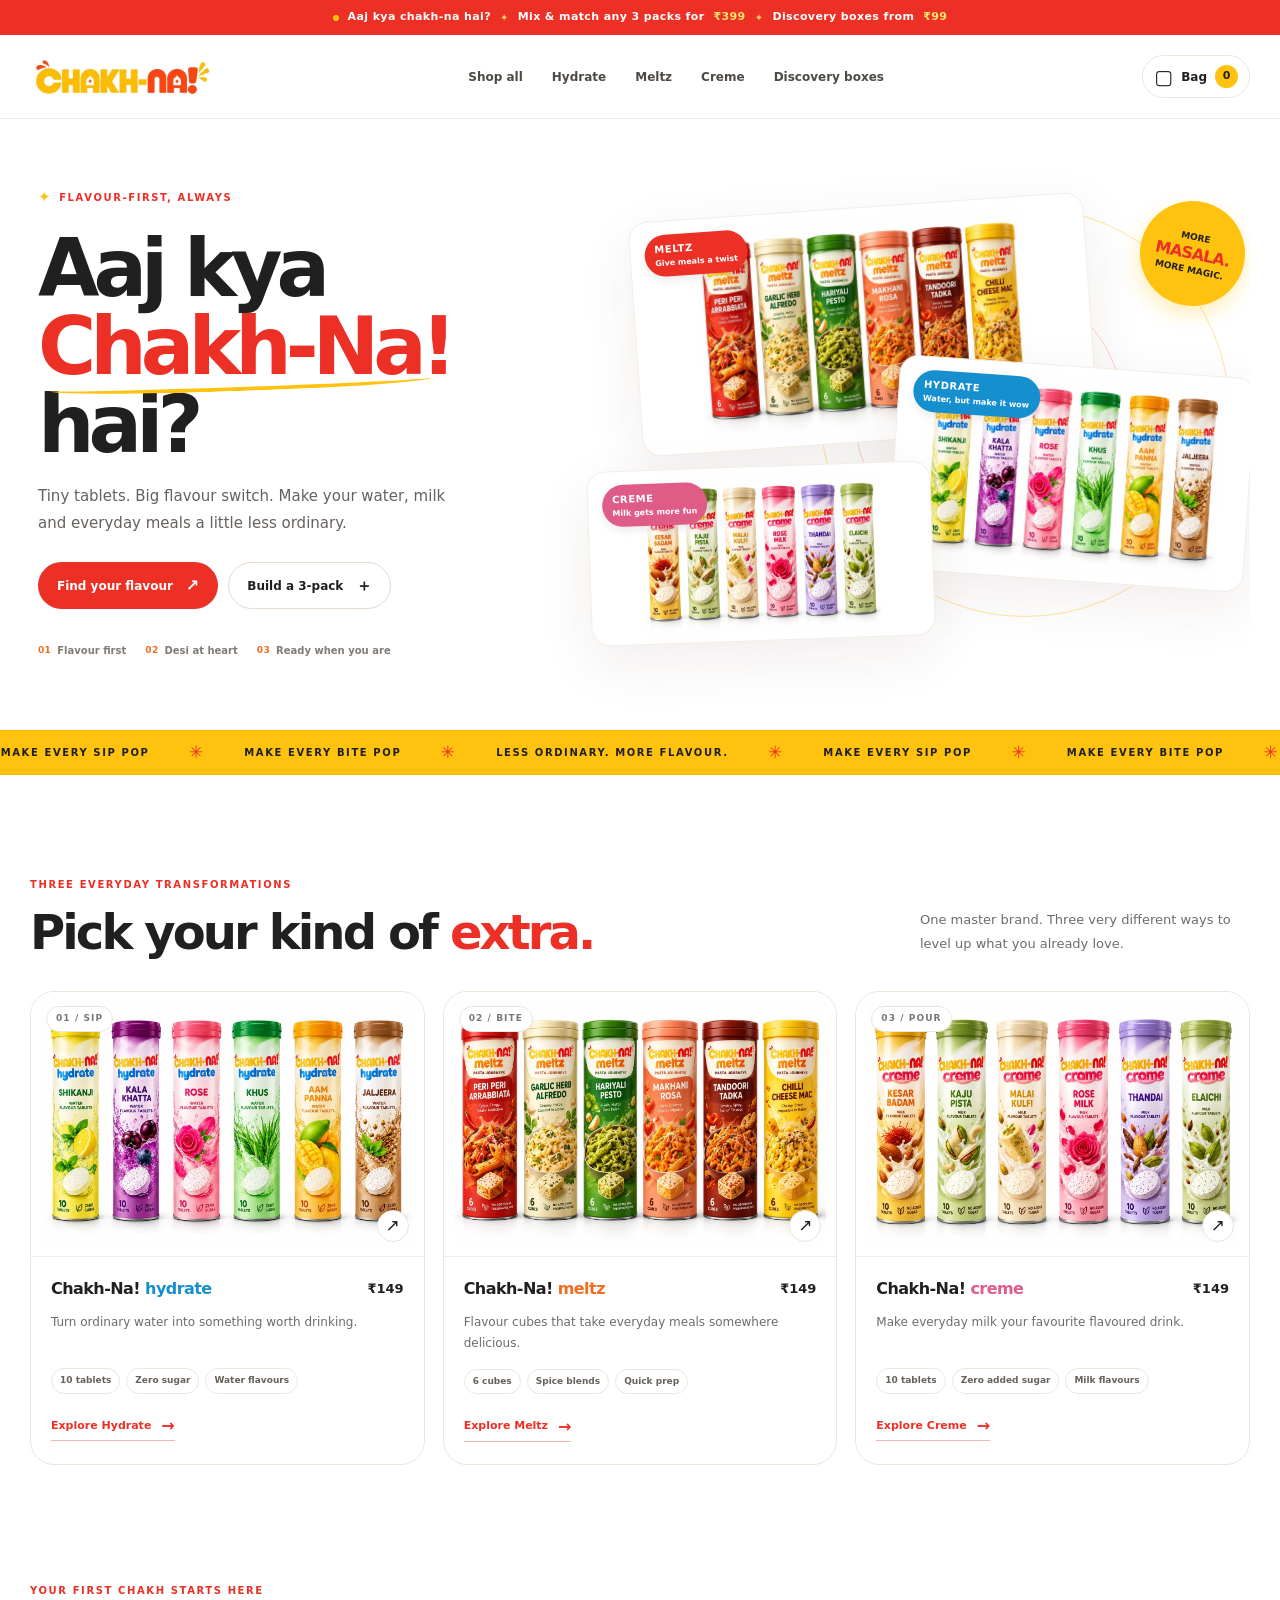
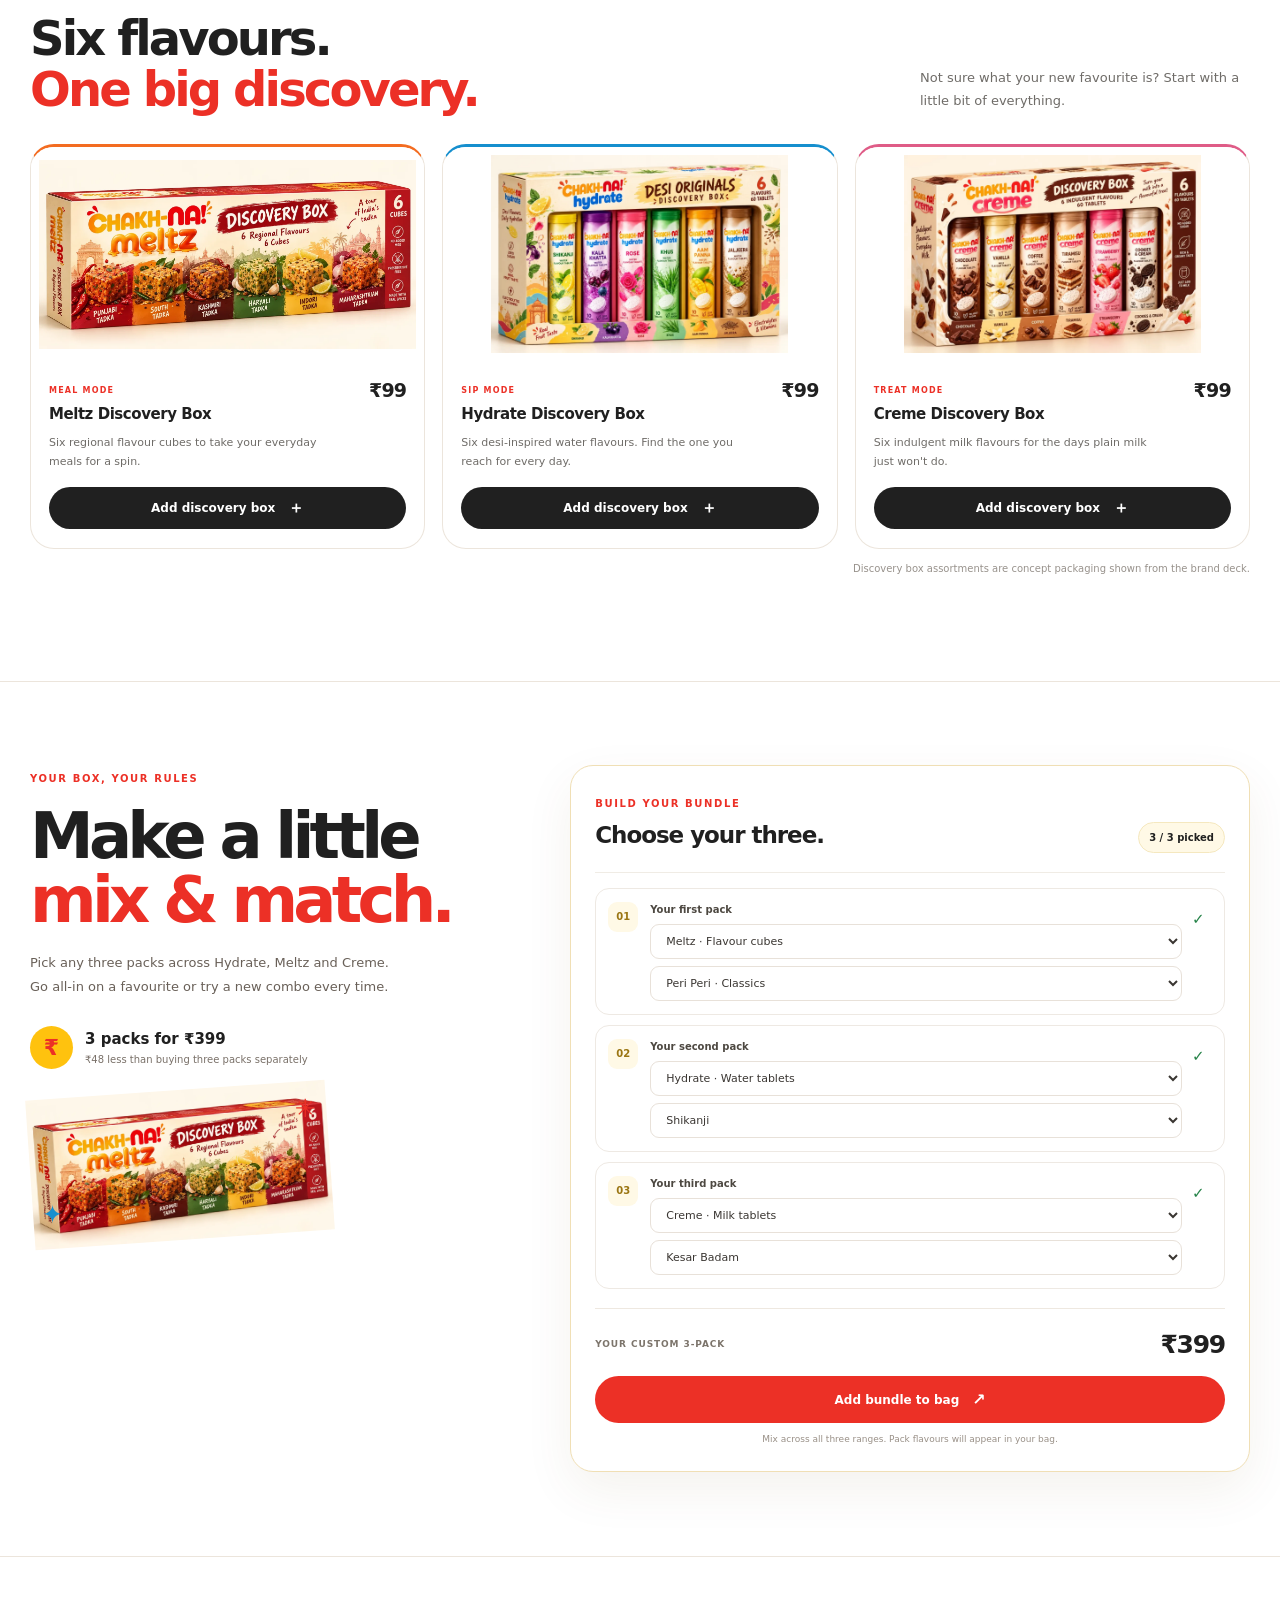
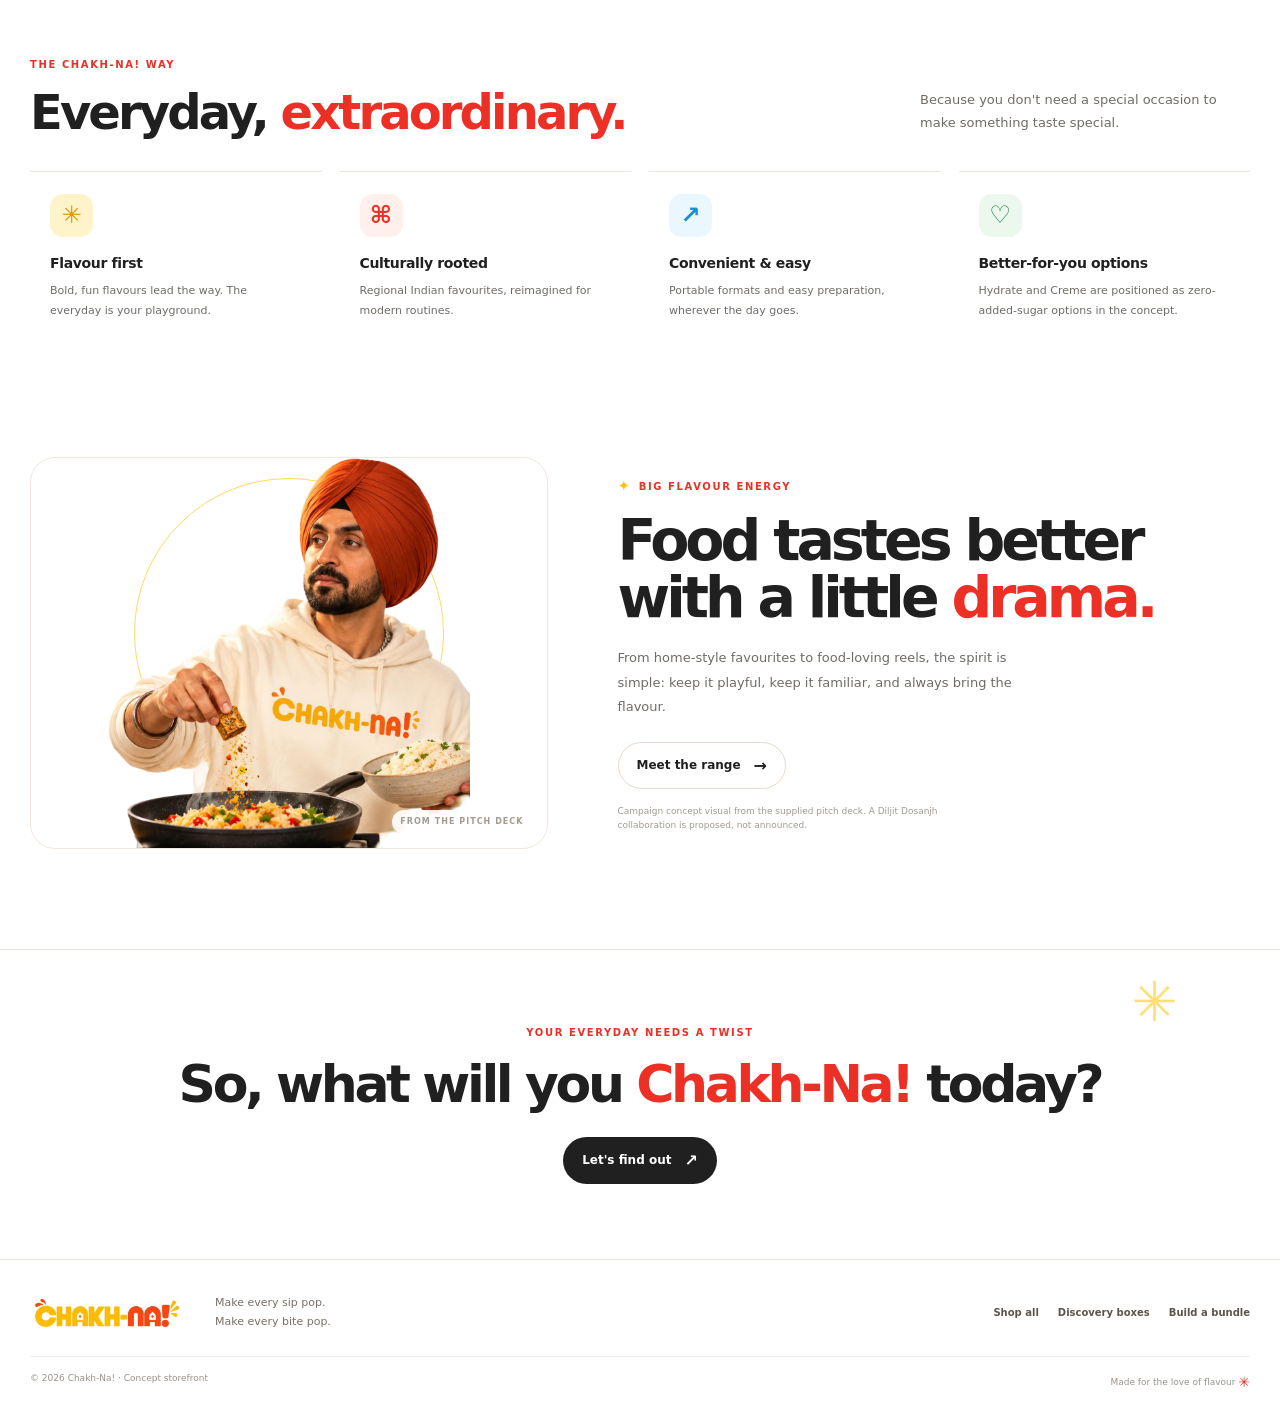
==== index.html @ 54fc13eb "Website" ====
<!doctype html>
<html lang="en">
<head>
  <meta charset="utf-8">
  <meta name="viewport" content="width=device-width, initial-scale=1">
  <meta name="theme-color" content="#ffffff">
  <meta name="description" content="Meet Chakh-Na! Hydrate, Meltz and Creme. Flavour-first tablets and cubes for your everyday drinks and meals.">
  <title>Chakh-Na! | Aaj Kya Chakh-Na Hai?</title>
  <link rel="icon" href="assets/logo-master.webp">
  <link rel="stylesheet" href="css/styles.css">
</head>
<body data-page="home">
  <div class="announcement"><span class="announcement-dot"></span> Aaj kya chakh-na hai? <span class="announcement-sep">✦</span> Mix & match any 3 packs for <strong>₹399</strong> <span class="announcement-sep">✦</span> Discovery boxes from <strong>₹99</strong></div>
  <header class="site-header">
    <a class="brand" href="index.html" aria-label="Chakh-Na! home"><img src="assets/logo-master.webp" alt="Chakh-Na!"></a>
    <button class="mobile-menu-toggle" type="button" aria-label="Open menu" aria-expanded="false">☰</button>
    <nav class="main-nav" aria-label="Main navigation">
      <a href="#shop">Shop all</a><a href="product.html?line=hydrate">Hydrate</a><a href="product.html?line=meltz">Meltz</a><a href="product.html?line=creme">Creme</a><a href="#discovery">Discovery boxes</a>
    </nav>
    <button class="cart-trigger" type="button" data-open-cart aria-label="Open shopping bag"><span class="bag-icon">▢</span><span class="cart-trigger-text">Bag</span><span class="cart-count" data-cart-count>0</span></button>
  </header>
  <main>
    <section class="hero section-wrap">
      <div class="hero-copy">
        <span class="eyebrow"><span class="eyebrow-mark">✦</span> FLAVOUR-FIRST, ALWAYS</span>
        <h1>Aaj kya<br><span class="hero-title-highlight">Chakh-Na!</span> hai?</h1>
        <p class="hero-subtitle">Tiny tablets. Big flavour switch. Make your water, milk and everyday meals a little less ordinary.</p>
        <div class="hero-actions"><a class="btn btn-primary" href="#shop">Find your flavour <span>↗</span></a><a class="btn btn-secondary" href="#bundle">Build a 3-pack <span>＋</span></a></div>
        <div class="hero-proof"><span><b>01</b> Flavour first</span><span><b>02</b> Desi at heart</span><span><b>03</b> Ready when you are</span></div>
      </div>
      <div class="hero-visual" aria-label="Chakh-Na product range">
        <div class="hero-orbit orbit-one"></div><div class="hero-orbit orbit-two"></div>
        <div class="hero-pack pack-meltz"><img src="assets/meltz-lineup.webp" alt="Chakh-Na Meltz flavour cubes" loading="eager"><span class="pack-label label-meltz">MELTZ <small>Give meals a twist</small></span></div>
        <div class="hero-pack pack-hydrate"><img src="assets/hydrate-lineup.webp" alt="Chakh-Na Hydrate water flavour tablets" loading="eager"><span class="pack-label label-hydrate">HYDRATE <small>Water, but make it wow</small></span></div>
        <div class="hero-pack pack-creme"><img src="assets/creme-lineup.webp" alt="Chakh-Na Creme milk flavour tablets" loading="eager"><span class="pack-label label-creme">CREME <small>Milk gets more fun</small></span></div>
        <div class="hero-sticker"><span>MORE</span><strong>MASALA.</strong><span>MORE MAGIC.</span></div>
      </div>
    </section>

    <section class="ticker" aria-label="Brand promise"><div class="ticker-track"><span>MAKE EVERY SIP POP</span><i>✳</i><span>MAKE EVERY BITE POP</span><i>✳</i><span>LESS ORDINARY. MORE FLAVOUR.</span><i>✳</i><span>MAKE EVERY SIP POP</span><i>✳</i><span>MAKE EVERY BITE POP</span><i>✳</i></div></section>

    <section id="shop" class="section-wrap shop-section">
      <div class="section-heading"><div><span class="eyebrow">THREE EVERYDAY TRANSFORMATIONS</span><h2>Pick your kind of <span>extra.</span></h2></div><p>One master brand. Three very different ways to level up what you already love.</p></div>
      <div class="product-grid">
        <article class="product-card card-hydrate">
          <a class="product-art" href="product.html?line=hydrate" aria-label="Explore Chakh-Na Hydrate"><span class="art-index">01 / SIP</span><img src="assets/hydrate-lineup.webp" alt="Chakh-Na Hydrate range" loading="lazy"><span class="product-art-arrow">↗</span></a>
          <div class="product-card-copy"><div class="product-card-title"><h3>Chakh-Na! <em>hydrate</em></h3><span class="product-price">₹149</span></div><p>Turn ordinary water into something worth drinking.</p><div class="card-meta"><span>10 tablets</span><span>Zero sugar</span><span>Water flavours</span></div><a class="text-link" href="product.html?line=hydrate">Explore Hydrate <span>→</span></a></div>
        </article>
        <article class="product-card card-meltz">
          <a class="product-art" href="product.html?line=meltz" aria-label="Explore Chakh-Na Meltz"><span class="art-index">02 / BITE</span><img src="assets/meltz-lineup.webp" alt="Chakh-Na Meltz range" loading="lazy"><span class="product-art-arrow">↗</span></a>
          <div class="product-card-copy"><div class="product-card-title"><h3>Chakh-Na! <em>meltz</em></h3><span class="product-price">₹149</span></div><p>Flavour cubes that take everyday meals somewhere delicious.</p><div class="card-meta"><span>6 cubes</span><span>Spice blends</span><span>Quick prep</span></div><a class="text-link" href="product.html?line=meltz">Explore Meltz <span>→</span></a></div>
        </article>
        <article class="product-card card-creme">
          <a class="product-art" href="product.html?line=creme" aria-label="Explore Chakh-Na Creme"><span class="art-index">03 / POUR</span><img src="assets/creme-lineup.webp" alt="Chakh-Na Creme range" loading="lazy"><span class="product-art-arrow">↗</span></a>
          <div class="product-card-copy"><div class="product-card-title"><h3>Chakh-Na! <em>creme</em></h3><span class="product-price">₹149</span></div><p>Make everyday milk your favourite flavoured drink.</p><div class="card-meta"><span>10 tablets</span><span>Zero added sugar</span><span>Milk flavours</span></div><a class="text-link" href="product.html?line=creme">Explore Creme <span>→</span></a></div>
        </article>
      </div>
    </section>

    <section id="discovery" class="section-wrap discovery-section">
      <div class="discovery-head"><div><span class="eyebrow">YOUR FIRST CHAKH STARTS HERE</span><h2>Six flavours.<br><span>One big discovery.</span></h2></div><p>Not sure what your new favourite is? Start with a little bit of everything.</p></div>
      <div class="discovery-grid">
        <article class="discovery-card discovery-meltz"><a href="product.html?line=meltz&mode=discovery" class="discovery-image"><img src="assets/meltz-discovery.webp" alt="Chakh-Na Meltz regional flavour discovery box" loading="lazy"></a><div class="discovery-copy"><div><span class="mini-tag">MEAL MODE</span><h3>Meltz Discovery Box</h3></div><strong>₹99</strong><p>Six regional flavour cubes to take your everyday meals for a spin.</p><button class="btn btn-dark add-product" type="button" data-add-product="discovery-meltz">Add discovery box <span>＋</span></button></div></article>
        <article class="discovery-card discovery-hydrate"><a href="product.html?line=hydrate&mode=discovery" class="discovery-image"><img src="assets/hydrate-discovery.webp" alt="Chakh-Na Hydrate Desi Originals discovery box" loading="lazy"></a><div class="discovery-copy"><div><span class="mini-tag">SIP MODE</span><h3>Hydrate Discovery Box</h3></div><strong>₹99</strong><p>Six desi-inspired water flavours. Find the one you reach for every day.</p><button class="btn btn-dark add-product" type="button" data-add-product="discovery-hydrate">Add discovery box <span>＋</span></button></div></article>
        <article class="discovery-card discovery-creme"><a href="product.html?line=creme&mode=discovery" class="discovery-image"><img src="assets/creme-discovery.webp" alt="Chakh-Na Creme milk flavour discovery box" loading="lazy"></a><div class="discovery-copy"><div><span class="mini-tag">TREAT MODE</span><h3>Creme Discovery Box</h3></div><strong>₹99</strong><p>Six indulgent milk flavours for the days plain milk just won't do.</p><button class="btn btn-dark add-product" type="button" data-add-product="discovery-creme">Add discovery box <span>＋</span></button></div></article>
      </div>
      <p class="section-footnote">Discovery box assortments are concept packaging shown from the brand deck.</p>
    </section>

    <section id="bundle" class="bundle-section">
      <div class="section-wrap bundle-layout">
        <div class="bundle-intro"><span class="eyebrow">YOUR BOX, YOUR RULES</span><h2>Make a little<br><span>mix & match.</span></h2><p>Pick any three packs across Hydrate, Meltz and Creme. Go all-in on a favourite or try a new combo every time.</p><div class="bundle-saving"><span class="saving-icon">₹</span><div><strong>3 packs for ₹399</strong><small>₹48 less than buying three packs separately</small></div></div><div class="bundle-mini-visual"><img src="assets/meltz-discovery.webp" alt="Mixed Chakh-Na flavour box" loading="lazy"><span class="mini-spark spark-a">✳</span><span class="mini-spark spark-b">✦</span></div></div>
        <div class="bundle-builder">
          <div class="builder-top"><div><span class="eyebrow">BUILD YOUR BUNDLE</span><h3>Choose your three.</h3></div><span class="builder-count" data-bundle-progress>0 / 3 picked</span></div>
          <div id="bundle-slots" class="bundle-slots">
            <div class="bundle-slot" data-slot="0"><div class="slot-number">01</div><div class="slot-fields"><label for="bundle-line-0">Your first pack</label><select id="bundle-line-0" class="bundle-line"><option value="hydrate">Hydrate · Water tablets</option><option value="meltz" selected>Meltz · Flavour cubes</option><option value="creme">Creme · Milk tablets</option></select><select class="bundle-flavour" aria-label="First pack flavour"></select></div><span class="slot-check">✓</span></div>
            <div class="bundle-slot" data-slot="1"><div class="slot-number">02</div><div class="slot-fields"><label for="bundle-line-1">Your second pack</label><select id="bundle-line-1" class="bundle-line"><option value="hydrate" selected>Hydrate · Water tablets</option><option value="meltz">Meltz · Flavour cubes</option><option value="creme">Creme · Milk tablets</option></select><select class="bundle-flavour" aria-label="Second pack flavour"></select></div><span class="slot-check">✓</span></div>
            <div class="bundle-slot" data-slot="2"><div class="slot-number">03</div><div class="slot-fields"><label for="bundle-line-2">Your third pack</label><select id="bundle-line-2" class="bundle-line"><option value="hydrate">Hydrate · Water tablets</option><option value="meltz">Meltz · Flavour cubes</option><option value="creme" selected>Creme · Milk tablets</option></select><select class="bundle-flavour" aria-label="Third pack flavour"></select></div><span class="slot-check">✓</span></div>
          </div>
          <div class="bundle-summary"><div><span>YOUR CUSTOM 3-PACK</span><strong>₹399</strong></div><button class="btn btn-primary btn-wide" type="button" id="add-bundle">Add bundle to bag <span>↗</span></button><small>Mix across all three ranges. Pack flavours will appear in your bag.</small></div>
        </div>
      </div>
    </section>

    <section class="brand-pillars section-wrap">
      <div class="section-heading"><div><span class="eyebrow">THE CHAKH-NA! WAY</span><h2>Everyday, <span>extraordinary.</span></h2></div><p>Because you don't need a special occasion to make something taste special.</p></div>
      <div class="pillar-grid"><article><span class="pillar-symbol symbol-yellow">✳</span><h3>Flavour first</h3><p>Bold, fun flavours lead the way. The everyday is your playground.</p></article><article><span class="pillar-symbol symbol-red">⌘</span><h3>Culturally rooted</h3><p>Regional Indian favourites, reimagined for modern routines.</p></article><article><span class="pillar-symbol symbol-blue">↗</span><h3>Convenient & easy</h3><p>Portable formats and easy preparation, wherever the day goes.</p></article><article><span class="pillar-symbol symbol-green">♡</span><h3>Better-for-you options</h3><p>Hydrate and Creme are positioned as zero-added-sugar options in the concept.</p></article></div>
    </section>

    <section class="campaign-section section-wrap">
      <div class="campaign-art"><div class="campaign-ring"></div><img src="assets/diljit-campaign.png" alt="Diljit Dosanjh in a Chakh-Na! campaign concept visual" loading="lazy"><span class="campaign-caption">FROM THE PITCH DECK</span></div>
      <div class="campaign-copy"><span class="eyebrow"><span class="eyebrow-mark">✦</span> BIG FLAVOUR ENERGY</span><h2>Food tastes better<br>with a little <span>drama.</span></h2><p>From home-style favourites to food-loving reels, the spirit is simple: keep it playful, keep it familiar, and always bring the flavour.</p><a class="btn btn-secondary" href="#shop">Meet the range <span>→</span></a><small class="campaign-disclaimer">Campaign concept visual from the supplied pitch deck. A Diljit Dosanjh collaboration is proposed, not announced.</small></div>
    </section>

    <section class="closing-cta"><div class="closing-sun">✳</div><span class="eyebrow">YOUR EVERYDAY NEEDS A TWIST</span><h2>So, what will you <span>Chakh-Na!</span> today?</h2><a href="#shop" class="btn btn-dark">Let's find out <span>↗</span></a></section>
  </main>
  <footer class="site-footer"><div class="footer-top"><a href="index.html" class="footer-logo"><img src="assets/logo-master.webp" alt="Chakh-Na!"></a><p>Make every sip pop.<br>Make every bite pop.</p><div class="footer-links"><a href="#shop">Shop all</a><a href="#discovery">Discovery boxes</a><a href="#bundle">Build a bundle</a></div></div><div class="footer-bottom"><span>© 2026 Chakh-Na! · Concept storefront</span><span>Made for the love of flavour <b>✳</b></span></div></footer>

  <div class="drawer-backdrop" data-cart-backdrop hidden></div>
  <aside class="cart-drawer" data-cart-drawer aria-label="Shopping bag" aria-hidden="true"><div class="drawer-head"><div><span class="eyebrow">YOUR CHAKH-NA! BAG</span><h2>Good taste.</h2></div><button type="button" class="icon-button" data-close-cart aria-label="Close bag">×</button></div><div class="cart-items" data-cart-items></div><div class="cart-empty" data-cart-empty><span class="empty-emoji">🛍</span><h3>Your bag is feeling empty.</h3><p>Let's put some flavour in it.</p><button class="btn btn-primary" type="button" data-close-cart>Explore flavours <span>↗</span></button></div><div class="cart-footer" data-cart-footer hidden><div class="cart-subtotal"><span>Subtotal</span><strong data-cart-subtotal>₹0</strong></div><p class="cart-note">Shipping and any applicable charges are calculated separately.</p><button class="btn btn-primary btn-wide" type="button" data-checkout>Continue to checkout <span>↗</span></button></div></aside>

  <div class="modal-backdrop" data-checkout-backdrop hidden></div>
  <section class="checkout-modal" data-checkout-modal role="dialog" aria-modal="true" aria-labelledby="checkout-title" hidden><button class="icon-button modal-close" type="button" data-close-checkout aria-label="Close checkout">×</button><span class="eyebrow">CHECKOUT PREVIEW</span><h2 id="checkout-title">Let's get this flavour to you.</h2><p>This demo storefront prepares your order details locally. It is not connected to payments or fulfilment yet.</p><form id="checkout-form"><label for="checkout-name">Full name</label><input id="checkout-name" name="name" required autocomplete="name" placeholder="Your name"><label for="checkout-phone">Phone number</label><input id="checkout-phone" name="phone" required inputmode="tel" pattern="[0-9+() -]{8,18}" autocomplete="tel" placeholder="10-digit mobile number"><label for="checkout-address">Delivery address</label><textarea id="checkout-address" name="address" required rows="3" autocomplete="street-address" placeholder="House / street / area"></textarea><label for="checkout-pincode">PIN code</label><input id="checkout-pincode" name="pincode" required inputmode="numeric" pattern="[0-9]{6}" autocomplete="postal-code" placeholder="6-digit PIN code"><div class="checkout-total"><span>Order subtotal</span><strong data-checkout-total>₹0</strong></div><button class="btn btn-primary btn-wide" type="submit">Prepare my order <span>↗</span></button></form><div class="checkout-result" data-checkout-result hidden></div></section>
  <div class="toast" data-toast role="status" aria-live="polite"></div>
  <script src="js/catalog.js"></script><script src="js/app.js"></script>
</body>
</html>
---- css/styles.css ----
:root{--red:#ec3026;--red-dark:#b71f26;--orange:#f36c21;--yellow:#ffc20e;--blue:#168fce;--green:#268349;--ink:#202020;--muted:#6f6c68;--cream:#fff9ed;--line:#ece5dc;--soft-red:#fff3f1;--soft-yellow:#fff9e6;--soft-blue:#eef8fd;--soft-green:#f1f9f1;--shadow:0 18px 55px rgba(81,42,22,.08);--radius:24px;--max-width:1220px}
*{box-sizing:border-box}html{scroll-behavior:smooth;scroll-padding-top:104px}body{margin:0;background:#fff;color:var(--ink);font-family:Inter,ui-sans-serif,system-ui,-apple-system,BlinkMacSystemFont,"Segoe UI",sans-serif;line-height:1.5;-webkit-font-smoothing:antialiased}img{display:block;max-width:100%}a{color:inherit;text-decoration:none}button,input,select,textarea{font:inherit}button,a,select{-webkit-tap-highlight-color:transparent}button{cursor:pointer}button:focus-visible,a:focus-visible,input:focus-visible,select:focus-visible,textarea:focus-visible{outline:3px solid rgba(22,143,206,.35);outline-offset:3px}::selection{background:var(--yellow);color:var(--ink)}
.announcement{height:35px;padding:0 20px;display:flex;align-items:center;justify-content:center;gap:9px;background:var(--red);color:#fff;font-size:11px;font-weight:550;letter-spacing:.035em;text-align:center}.announcement strong{font-weight:850;color:#ffe36b}.announcement-dot{width:6px;height:6px;border-radius:50%;background:var(--yellow);display:inline-block}.announcement-sep{font-size:10px;color:#ffd65b}
.site-header{height:84px;padding:0 max(24px,calc((100vw - var(--max-width))/2));display:flex;align-items:center;justify-content:space-between;gap:24px;background:#fff;position:sticky;top:0;z-index:40;border-bottom:1px solid rgba(236,229,220,.75)}.brand{width:180px;flex:0 0 180px}.brand img{width:100%;height:auto}.main-nav{display:flex;gap:29px;align-items:center;justify-content:center;font-size:12px;font-weight:700;color:#4d4945}.main-nav a{position:relative;padding:10px 0;transition:color .2s}.main-nav a:hover{color:var(--red)}.main-nav a:after{content:"";position:absolute;left:0;bottom:3px;height:2px;width:0;background:var(--yellow);transition:width .2s}.main-nav a:hover:after{width:100%}.cart-trigger{display:flex;align-items:center;gap:8px;border:1px solid var(--line);border-radius:999px;padding:9px 11px;background:#fff;font-size:12px;font-weight:750;color:var(--ink);transition:all .2s;white-space:nowrap}.cart-trigger:hover{border-color:var(--red);transform:translateY(-1px)}.bag-icon{font-size:20px;line-height:12px}.cart-count{height:23px;min-width:23px;padding:0 6px;display:grid;place-items:center;border-radius:50%;background:var(--yellow);font-size:11px;font-weight:850}.mobile-menu-toggle{display:none;border:1px solid var(--line);background:#fff;border-radius:10px;width:42px;height:42px;font-size:19px}
.section-wrap{width:min(var(--max-width),calc(100% - 48px));margin-inline:auto}.eyebrow{display:inline-flex;align-items:center;gap:7px;font-size:10px;letter-spacing:.16em;font-weight:850;color:var(--red);text-transform:uppercase}.eyebrow-mark{color:var(--yellow);font-size:15px}.hero{min-height:560px;display:grid;grid-template-columns:.9fr 1.1fr;gap:18px;align-items:center;padding-top:52px;padding-bottom:58px;overflow:hidden}.hero-copy{position:relative;z-index:2;padding:14px 0 14px 8px}.hero h1{font-size:clamp(52px,6.2vw,83px);line-height:.98;letter-spacing:-.075em;font-weight:900;margin:21px 0 20px;max-width:560px}.hero-title-highlight{display:inline-block;color:var(--red);position:relative;white-space:nowrap}.hero-title-highlight:after{content:"";display:block;height:9px;width:92%;position:absolute;left:3%;bottom:-5px;border-radius:50%;border-bottom:4px solid var(--yellow);transform:rotate(-2deg)}.hero-subtitle{font-size:15px;color:#66615d;max-width:410px;line-height:1.8;margin:0 0 25px}.hero-actions{display:flex;gap:10px;flex-wrap:wrap}.btn{display:inline-flex;justify-content:center;align-items:center;gap:13px;min-height:47px;padding:0 18px;border:1px solid transparent;border-radius:999px;font-size:12px;line-height:1.2;font-weight:800;transition:transform .2s,box-shadow .2s,background .2s,border-color .2s}.btn span{font-size:16px;line-height:1}.btn:hover{transform:translateY(-2px);box-shadow:0 9px 20px rgba(30,20,10,.10)}.btn-primary{background:var(--red);color:#fff}.btn-primary:hover{background:#d92220}.btn-secondary{background:#fff;border-color:#e6d9ce;color:var(--ink)}.btn-secondary:hover{border-color:var(--yellow);background:#fffdf7}.btn-dark{background:var(--ink);color:#fff}.btn-dark:hover{background:var(--red)}.btn-wide{width:100%}.hero-proof{display:flex;gap:19px;flex-wrap:wrap;margin-top:34px;color:#817b75;font-size:10px;font-weight:650}.hero-proof span{display:flex;align-items:center;gap:6px}.hero-proof b{font-size:9px;color:var(--orange);letter-spacing:.04em}.hero-visual{height:460px;position:relative;isolation:isolate}.hero-pack{position:absolute;background:#fff;border:1px solid #f4ede5;border-radius:19px;box-shadow:var(--shadow);padding:7px;overflow:hidden}.hero-pack img{width:100%;height:100%;object-fit:contain}.pack-meltz{width:69%;height:235px;top:15px;left:7%;transform:rotate(-4deg);z-index:2}.pack-hydrate{width:54%;height:215px;right:0;top:174px;transform:rotate(4deg);z-index:3}.pack-creme{width:52%;height:175px;left:0;bottom:11px;transform:rotate(-2deg);z-index:4}.pack-label{position:absolute;left:14px;top:13px;padding:7px 10px;border-radius:999px;font-size:10px;font-weight:900;letter-spacing:.06em;color:#fff;box-shadow:0 4px 10px rgba(0,0,0,.08)}.pack-label small{display:block;font-size:8px;font-weight:550;letter-spacing:0;margin-top:1px}.label-meltz{background:var(--red)}.label-hydrate{background:var(--blue)}.label-creme{background:#df5c87}.hero-orbit{position:absolute;border:1px solid #ffe4a0;border-radius:50%;z-index:-1}.orbit-one{height:410px;width:410px;right:3%;top:15px}.orbit-two{height:270px;width:270px;right:19%;top:87px;border-color:#ffd0c8}.hero-sticker{width:105px;height:105px;border-radius:50%;position:absolute;right:5px;top:9px;background:var(--yellow);display:flex;flex-direction:column;align-items:center;justify-content:center;transform:rotate(12deg);font-size:9px;font-weight:900;line-height:1.35;box-shadow:0 8px 20px rgba(255,194,14,.3);z-index:5}.hero-sticker strong{font-size:16px;color:var(--red);letter-spacing:-.05em}.ticker{height:45px;overflow:hidden;background:var(--yellow);display:flex;align-items:center;border-top:1px solid #f5b900;border-bottom:1px solid #f5b900}.ticker-track{display:flex;align-items:center;justify-content:space-around;gap:38px;min-width:100%;white-space:nowrap;font-weight:900;font-size:10px;letter-spacing:.16em}.ticker-track i{color:var(--red);font-style:normal;font-size:17px}
.shop-section{padding-top:96px;padding-bottom:98px}.section-heading,.discovery-head{display:flex;justify-content:space-between;align-items:end;gap:30px;margin-bottom:32px}.section-heading h2,.discovery-head h2{font-size:clamp(31px,4.1vw,48px);letter-spacing:-.06em;line-height:1.08;margin:12px 0 0;font-weight:900}.section-heading h2 span,.discovery-head h2 span,.bundle-intro h2 span,.campaign-copy h2 span,.closing-cta h2 span,.pdp-crosssell h2 span{color:var(--red)}.section-heading>p,.discovery-head>p{max-width:330px;color:var(--muted);font-size:13px;line-height:1.8;margin:0 0 4px}.product-grid{display:grid;grid-template-columns:repeat(3,1fr);gap:18px}.product-card{border:1px solid var(--line);border-radius:var(--radius);overflow:hidden;background:#fff;transition:transform .25s,box-shadow .25s}.product-card:hover{transform:translateY(-4px);box-shadow:var(--shadow)}.product-art{height:265px;display:block;position:relative;overflow:hidden;background:#fff;border-bottom:1px solid #f3eee7}.product-art img{width:100%;height:100%;object-fit:contain;padding:8px;transition:transform .35s}.product-card:hover .product-art img{transform:scale(1.03)}.art-index{position:absolute;z-index:1;top:14px;left:15px;border-radius:999px;background:#fff;border:1px solid var(--line);padding:5px 9px;font-size:9px;font-weight:850;letter-spacing:.12em;color:#777}.product-art-arrow{position:absolute;right:15px;bottom:14px;width:32px;height:32px;border:1px solid var(--line);border-radius:50%;display:grid;place-items:center;background:#fff;font-size:17px}.card-hydrate .product-art,.card-meltz .product-art,.card-creme .product-art{background:#fff}.product-card-copy{padding:20px 20px 22px}.product-card-title{display:flex;justify-content:space-between;align-items:center;gap:10px}.product-card-title h3{font-size:16px;letter-spacing:-.035em;margin:0;font-weight:850}.product-card-title em{font-style:normal}.card-hydrate h3 em{color:var(--blue)}.card-meltz h3 em{color:var(--orange)}.card-creme h3 em{color:#df5c87}.product-price{font-size:13px;font-weight:900}.product-card-copy>p{font-size:12px;color:var(--muted);line-height:1.7;min-height:40px;margin:11px 0 16px}.card-meta{display:flex;gap:6px;flex-wrap:wrap;margin-bottom:18px}.card-meta span{border:1px solid #eee6dd;border-radius:999px;padding:5px 8px;color:#67615b;font-size:9px;font-weight:700}.text-link{display:inline-flex;align-items:center;gap:10px;font-size:11px;font-weight:900;color:var(--red);padding-bottom:2px;border-bottom:1px solid #f3b9ad}.text-link span{font-size:16px;transition:transform .2s}.text-link:hover span{transform:translateX(4px)}
.discovery-section{padding-top:14px;padding-bottom:105px}.discovery-head{margin-bottom:28px}.discovery-grid{display:grid;grid-template-columns:repeat(3,1fr);gap:17px}.discovery-card{border:1px solid var(--line);border-radius:var(--radius);overflow:hidden;display:flex;flex-direction:column;background:#fff}.discovery-image{height:214px;display:flex;align-items:center;justify-content:center;padding:8px;background:#fff}.discovery-image img{width:100%;height:100%;object-fit:contain;transition:transform .25s}.discovery-card:hover .discovery-image img{transform:scale(1.025)}.discovery-copy{padding:15px 18px 19px;position:relative;display:grid;grid-template-columns:1fr auto;column-gap:10px;align-items:start;flex:1}.mini-tag{font-size:8px;letter-spacing:.15em;font-weight:900;color:var(--red)}.discovery-copy h3{font-size:15px;letter-spacing:-.03em;line-height:1.25;margin:5px 0 0;font-weight:850}.discovery-copy>strong{font-size:19px;font-weight:900;letter-spacing:-.04em}.discovery-copy>p{grid-column:1/-1;max-width:280px;font-size:11px;color:var(--muted);line-height:1.7;margin:10px 0 16px}.discovery-copy .btn{grid-column:1/-1;min-height:42px}.discovery-meltz{border-top:3px solid var(--orange)}.discovery-hydrate{border-top:3px solid var(--blue)}.discovery-creme{border-top:3px solid #df5c87}.section-footnote{font-size:10px;color:#98928c;text-align:right;margin:12px 0 0}
.bundle-section{background:#fff;border-top:1px solid var(--line);border-bottom:1px solid var(--line);overflow:hidden}.bundle-layout{display:grid;grid-template-columns:.83fr 1.17fr;gap:58px;padding-top:83px;padding-bottom:84px}.bundle-intro{position:relative;min-width:0}.bundle-intro h2{font-size:clamp(42px,5vw,64px);letter-spacing:-.075em;line-height:.99;margin:16px 0 19px;font-weight:900}.bundle-intro>p{color:#696058;font-size:13px;max-width:360px;line-height:1.8}.bundle-saving{display:flex;align-items:center;gap:12px;margin-top:28px}.saving-icon{display:grid;place-items:center;width:43px;height:43px;background:var(--yellow);border-radius:50%;font-weight:900;color:var(--red);font-size:22px}.bundle-saving strong{display:block;font-size:15px;font-weight:900}.bundle-saving small{display:block;font-size:10px;color:#797068;margin-top:2px}.bundle-mini-visual{width:300px;height:150px;position:relative;margin-top:21px;max-width:90%}.bundle-mini-visual img{height:100%;width:100%;object-fit:contain;transform:rotate(-4deg)}.mini-spark{position:absolute;color:var(--red);font-size:25px}.spark-a{top:0;right:14px}.spark-b{bottom:6px;left:12px;color:var(--blue)}.bundle-builder{background:#fff;border:1px solid #f0dfb5;border-radius:23px;padding:24px;box-shadow:0 18px 50px rgba(104,76,16,.07)}.builder-top{display:flex;justify-content:space-between;align-items:end;gap:15px;padding-bottom:19px;border-bottom:1px solid #f0ece5}.builder-top h3{font-size:23px;letter-spacing:-.045em;margin:4px 0 0;font-weight:900}.builder-count{font-size:10px;font-weight:850;background:var(--soft-yellow);border:1px solid #f5e8bf;border-radius:999px;padding:7px 10px;white-space:nowrap}.bundle-slots{display:grid;gap:10px;padding:15px 0 19px}.bundle-slot{display:grid;grid-template-columns:32px 1fr 20px;align-items:start;gap:10px;border:1px solid #eee9e3;border-radius:14px;padding:13px 12px;transition:border .2s,background .2s}.bundle-slot:hover{border-color:#f2cb62;background:#fffdf6}.slot-number{width:30px;height:30px;background:var(--soft-yellow);border-radius:9px;display:grid;place-items:center;color:#9b7613;font-size:10px;font-weight:900}.slot-fields{min-width:0;display:grid;gap:7px}.slot-fields label{font-size:10px;font-weight:850;color:#4d4841}.slot-fields select{width:100%;min-width:0;padding:9px 11px;border-radius:9px;border:1px solid #e8e1d9;background:#fff;font-size:11px;color:#3a3632}.slot-check{color:var(--green);font-size:15px;font-weight:900;opacity:0;padding-top:6px}.bundle-slot.valid .slot-check{opacity:1}.bundle-summary{border-top:1px solid #eee8e0;padding-top:17px}.bundle-summary>div{display:flex;justify-content:space-between;align-items:center;margin-bottom:13px}.bundle-summary>div span{font-size:9px;letter-spacing:.1em;color:#7c746b;font-weight:900}.bundle-summary>div strong{font-size:25px;letter-spacing:-.05em}.bundle-summary small{display:block;text-align:center;color:#999087;font-size:9px;margin-top:10px}
.brand-pillars{padding-top:94px;padding-bottom:95px}.pillar-grid{display:grid;grid-template-columns:repeat(4,1fr);gap:18px}.pillar-grid article{padding:22px 20px 20px;border-top:1px solid var(--line);position:relative}.pillar-symbol{width:43px;height:43px;border-radius:13px;display:grid;place-items:center;font-size:24px;font-weight:900;margin-bottom:16px}.symbol-yellow{background:#fff4c9;color:#d59e00}.symbol-red{background:#fff0ec;color:var(--red)}.symbol-blue{background:#eaf7ff;color:var(--blue)}.symbol-green{background:#ecf8ed;color:var(--green)}.pillar-grid h3{font-size:14px;letter-spacing:-.025em;margin:0 0 7px;font-weight:900}.pillar-grid p{font-size:11px;line-height:1.8;color:var(--muted);margin:0}
.campaign-section{display:grid;grid-template-columns:.9fr 1.1fr;gap:70px;align-items:center;padding-top:22px;padding-bottom:100px}.campaign-art{position:relative;min-height:365px;display:flex;align-items:end;justify-content:center;border:1px solid #f1e6dc;border-radius:25px;background:#fff;overflow:hidden}.campaign-art img{position:relative;z-index:2;max-height:390px;width:91%;object-fit:contain;object-position:bottom center}.campaign-ring{position:absolute;width:310px;height:310px;border-radius:50%;border:1px solid #ffd866;top:20px;left:calc(50% - 155px)}.campaign-caption{position:absolute;bottom:14px;right:15px;font-size:8px;letter-spacing:.13em;font-weight:900;color:#a39a90;background:rgba(255,255,255,.9);padding:6px 8px;border-radius:999px;z-index:3}.campaign-copy h2{font-size:clamp(36px,4.5vw,57px);letter-spacing:-.07em;line-height:1.01;margin:14px 0 19px;font-weight:900}.campaign-copy>p{max-width:440px;font-size:13px;line-height:1.9;color:var(--muted);margin:0 0 22px}.campaign-disclaimer{display:block;margin-top:15px;font-size:9px;line-height:1.6;color:#a09a93;max-width:360px}
.closing-cta{background:#fff;padding:69px 24px 75px;text-align:center;border-top:1px solid var(--line);position:relative;overflow:hidden}.closing-cta .eyebrow{justify-content:center}.closing-cta h2{font-size:clamp(30px,4.5vw,52px);line-height:1.09;letter-spacing:-.065em;font-weight:900;margin:13px 0 24px}.closing-sun{position:absolute;right:8%;top:25px;color:#ffdf76;font-size:55px;line-height:1}.site-footer{background:#fff;border-top:1px solid var(--line);padding:34px max(24px,calc((100vw - var(--max-width))/2)) 18px}.footer-top{display:flex;align-items:center;gap:35px;padding-bottom:25px}.footer-logo{width:150px;flex:0 0 150px}.footer-logo img{width:100%}.footer-top>p{font-size:11px;line-height:1.7;color:#777068;margin:0 auto 0 0}.footer-links{display:flex;gap:19px;font-size:10px;font-weight:800;color:#5c554d}.footer-links a:hover{color:var(--red)}.footer-bottom{display:flex;justify-content:space-between;gap:20px;padding-top:15px;border-top:1px solid #f0ece8;font-size:9px;color:#9a938c}.footer-bottom b{color:var(--red);font-size:14px;vertical-align:middle}
/* Cart and checkout */
.drawer-backdrop,.modal-backdrop{position:fixed;inset:0;background:rgba(31,25,20,.38);backdrop-filter:blur(3px);z-index:80}.cart-drawer{position:fixed;top:0;right:0;bottom:0;width:min(445px,100%);background:#fff;z-index:81;display:flex;flex-direction:column;padding:25px;box-shadow:-20px 0 60px rgba(30,20,10,.14);transform:translateX(105%);visibility:hidden;transition:transform .28s ease,visibility .28s}.cart-drawer.open{transform:translateX(0);visibility:visible}.drawer-head{display:flex;justify-content:space-between;align-items:start;padding-bottom:19px;border-bottom:1px solid var(--line)}.drawer-head h2{font-size:32px;letter-spacing:-.06em;margin:5px 0 0;font-weight:900}.icon-button{width:38px;height:38px;display:grid;place-items:center;border:1px solid var(--line);border-radius:50%;background:#fff;font-size:25px;line-height:1;color:var(--ink)}.icon-button:hover{border-color:var(--red);color:var(--red)}.cart-items{overflow:auto;flex:1}.cart-line{display:grid;grid-template-columns:74px 1fr auto;gap:12px;padding:17px 0;border-bottom:1px solid #f0ebe5;align-items:center}.cart-line-image{width:74px;height:74px;border:1px solid #f0ece5;border-radius:12px;display:grid;place-items:center;overflow:hidden;background:#fff}.cart-line-image img{width:100%;height:100%;object-fit:contain}.cart-line h3{font-size:12px;line-height:1.35;font-weight:900;margin:0 0 4px}.cart-line p{font-size:10px;line-height:1.4;color:var(--muted);margin:0 0 7px}.cart-line-price{font-size:12px;font-weight:900;white-space:nowrap}.qty-row{display:flex;align-items:center;gap:7px}.qty-button{width:23px;height:23px;border:1px solid #e8e1d9;border-radius:50%;background:#fff;display:grid;place-items:center;font-size:13px;line-height:1}.qty-number{font-size:10px;font-weight:850;min-width:11px;text-align:center}.remove-item{border:0;background:none;color:#a19a93;font-size:9px;padding:0;text-decoration:underline;margin-left:3px}.remove-item:hover{color:var(--red)}.cart-empty{flex:1;display:flex;flex-direction:column;align-items:center;justify-content:center;text-align:center;padding:20px}.empty-emoji{height:60px;width:60px;display:grid;place-items:center;border-radius:50%;background:var(--soft-yellow);font-size:25px}.cart-empty h3{font-size:18px;margin:15px 0 4px;letter-spacing:-.03em}.cart-empty p{font-size:12px;color:var(--muted);margin:0 0 18px}.cart-footer{border-top:1px solid var(--line);padding-top:17px}.cart-subtotal{display:flex;justify-content:space-between;align-items:center;font-size:13px;font-weight:700}.cart-subtotal strong{font-size:22px;letter-spacing:-.04em}.cart-note{font-size:10px;color:#918981;line-height:1.5}.cart-footer .btn{margin-top:5px}.checkout-modal{position:fixed;z-index:91;top:50%;left:50%;transform:translate(-50%,-50%);width:min(510px,calc(100% - 28px));max-height:min(90vh,900px);overflow:auto;background:#fff;border-radius:24px;box-shadow:0 24px 100px rgba(30,20,10,.22);padding:30px}.checkout-modal[hidden],.modal-backdrop[hidden],.drawer-backdrop[hidden]{display:none}.modal-close{position:absolute;right:20px;top:20px}.checkout-modal h2{font-size:30px;line-height:1.04;letter-spacing:-.06em;margin:13px 36px 10px 0;font-weight:900}.checkout-modal>p{font-size:11px;line-height:1.7;color:var(--muted);margin:0 0 20px;max-width:390px}.checkout-modal form{display:grid;gap:7px}.checkout-modal label{font-size:10px;font-weight:850;margin-top:4px}.checkout-modal input,.checkout-modal textarea{width:100%;border:1px solid #e4dcd3;background:#fff;border-radius:10px;padding:11px 12px;font-size:12px;color:var(--ink);resize:vertical}.checkout-total{display:flex;justify-content:space-between;border-top:1px solid var(--line);padding:14px 0 8px;margin-top:8px;font-size:12px;font-weight:700}.checkout-total strong{font-size:19px}.checkout-result{margin-top:15px;border:1px solid #d9eadb;background:#f3faf3;border-radius:13px;padding:14px;color:#26633b;font-size:12px;line-height:1.7}.checkout-result button{margin-top:10px}.toast{position:fixed;bottom:22px;left:50%;transform:translate(-50%,20px);opacity:0;pointer-events:none;z-index:120;padding:12px 17px;background:var(--ink);color:#fff;border-radius:999px;box-shadow:var(--shadow);font-size:11px;font-weight:750;white-space:nowrap;transition:opacity .22s,transform .22s}.toast.show{opacity:1;transform:translate(-50%,0)}body.modal-open{overflow:hidden}
/* Product details */
.product-page{padding-top:24px;padding-bottom:70px}.breadcrumbs{display:flex;align-items:center;gap:8px;font-size:10px;color:#a19a92;margin-bottom:23px}.breadcrumbs a{color:#756e66}.breadcrumbs a:hover{color:var(--red)}.product-detail{display:grid;grid-template-columns:1.02fr .98fr;gap:42px;align-items:center;padding-bottom:58px}.pdp-visual{position:relative;border:1px solid var(--line);border-radius:25px;min-height:420px;display:flex;align-items:center;justify-content:center;background:#fff;overflow:hidden}.pdp-visual img{max-width:100%;width:100%;height:410px;object-fit:contain;padding:12px}.pdp-visual .pdp-stamp{position:absolute;top:17px;left:17px;background:#fff;border:1px solid var(--line);border-radius:999px;padding:7px 10px;font-size:9px;letter-spacing:.12em;font-weight:900}.pdp-copy{padding:15px 0}.pdp-logo{height:68px;max-width:280px;object-fit:contain;object-position:left center;margin-bottom:15px}.pdp-eyebrow{display:block;font-size:10px;letter-spacing:.16em;color:var(--red);font-weight:900;margin-bottom:10px}.pdp-copy h1{font-size:clamp(36px,4vw,54px);letter-spacing:-.07em;line-height:1.02;font-weight:900;margin:0 0 13px}.pdp-copy h1 span{color:var(--red)}.pdp-description{font-size:13px;line-height:1.85;color:var(--muted);max-width:440px;margin:0 0 22px}.pdp-price-row{display:flex;align-items:baseline;gap:11px;margin-bottom:20px}.pdp-price{font-size:28px;letter-spacing:-.06em;font-weight:900}.pdp-compare{font-size:11px;color:#9f968c;text-decoration:line-through}.pdp-unit{font-size:10px;color:#777068}.pdp-label{display:block;font-size:10px;font-weight:900;margin-bottom:8px}.flavour-select{width:100%;max-width:400px;padding:12px 13px;border:1px solid #e5ded6;border-radius:11px;background:#fff;font-size:12px;color:var(--ink);margin-bottom:16px}.pdp-buy-row{display:flex;gap:9px;max-width:400px;margin-bottom:17px}.qty-control{display:flex;align-items:center;justify-content:space-between;border:1px solid #e5ded6;border-radius:999px;padding:0 8px;min-width:110px}.qty-control button{border:0;background:none;width:28px;height:40px;font-size:17px}.qty-control output{font-size:12px;font-weight:900}.pdp-buy-row .btn{flex:1}.pdp-bullets{display:flex;gap:10px;flex-wrap:wrap}.pdp-bullets span{font-size:9px;color:#6e675f;border:1px solid #eee6df;border-radius:999px;padding:6px 9px}.pdp-note{font-size:9px;line-height:1.6;color:#a49c94;margin-top:15px;max-width:400px}.product-flavours{border-top:1px solid var(--line);padding-top:37px;padding-bottom:42px}.flavours-heading{display:flex;justify-content:space-between;align-items:end;gap:20px;margin-bottom:22px}.flavours-heading h2{font-size:32px;letter-spacing:-.06em;margin:8px 0 0;font-weight:900}.flavours-heading p{font-size:11px;color:var(--muted);max-width:360px;line-height:1.7;margin:0}.flavour-groups{display:grid;grid-template-columns:repeat(2,1fr);gap:16px}.flavour-group{border:1px solid var(--line);border-radius:18px;padding:18px}.flavour-group-header{display:flex;justify-content:space-between;align-items:center;margin-bottom:14px}.flavour-group-header h3{font-size:13px;margin:0;font-weight:900;letter-spacing:-.025em}.flavour-group-header span{font-size:8px;font-weight:900;letter-spacing:.1em;color:var(--red);text-transform:uppercase}.flavour-pills{display:flex;flex-wrap:wrap;gap:7px}.flavour-pill{border:1px solid #eae2d9;border-radius:999px;background:#fff;padding:8px 11px;font-size:10px;font-weight:700;color:#5d554c;transition:all .18s}.flavour-pill:hover{border-color:var(--yellow);background:#fffdf5;color:var(--ink)}.flavour-pill.active{border-color:var(--red);background:var(--red);color:#fff}.meltz-gallery{display:grid;grid-template-columns:repeat(4,1fr);gap:13px;margin-top:25px}.meltz-gallery a{display:block;border:1px solid var(--line);border-radius:15px;overflow:hidden;background:#fff}.meltz-gallery img{width:100%;aspect-ratio:1.35;object-fit:contain;transition:transform .2s}.meltz-gallery a:hover img{transform:scale(1.04)}.meltz-gallery span{display:block;font-size:9px;font-weight:850;padding:8px 10px;border-top:1px solid #f1ece6}.pdp-crosssell{display:flex;justify-content:space-between;align-items:center;gap:20px;padding:25px 28px;border-radius:20px;background:var(--soft-yellow);border:1px solid #f5e9c5}.pdp-crosssell h2{font-size:27px;letter-spacing:-.06em;line-height:1.08;margin:8px 0 6px;font-weight:900}.pdp-crosssell p{font-size:11px;color:var(--muted);margin:0}.crosssell-actions{display:flex;gap:8px;flex-wrap:wrap;justify-content:flex-end}.crosssell-actions .btn{white-space:nowrap}
@media(max-width:1000px){.main-nav{gap:16px}.brand{width:160px;flex-basis:160px}.hero{grid-template-columns:.9fr 1.1fr}.hero-visual{height:410px}.pack-meltz{height:210px}.pack-hydrate{height:190px;top:160px}.pack-creme{height:150px}.bundle-layout{gap:30px}.campaign-section{gap:40px}.product-art{height:230px}.discovery-image{height:175px}}
@media(max-width:780px){.site-header{height:73px;padding-inline:20px;gap:12px}.brand{width:147px;flex:0 0 147px}.mobile-menu-toggle{display:grid;place-items:center;margin-left:auto}.main-nav{position:absolute;top:72px;left:0;right:0;padding:14px 22px 19px;background:#fff;border-bottom:1px solid var(--line);box-shadow:0 16px 25px rgba(60,30,10,.06);display:none;align-items:start;flex-direction:column;gap:2px}.main-nav.open{display:flex}.main-nav a{width:100%;padding:10px 0}.cart-trigger{padding:8px;gap:6px}.cart-trigger-text{display:none}.announcement{font-size:9px;gap:6px;padding-inline:8px}.section-wrap{width:min(var(--max-width),calc(100% - 36px))}.hero{grid-template-columns:1fr;gap:14px;padding-top:44px;padding-bottom:35px}.hero-copy{padding-left:0}.hero h1{font-size:clamp(52px,12vw,76px);margin-top:17px}.hero-subtitle{max-width:520px}.hero-proof{margin-top:25px}.hero-visual{height:360px;max-width:590px;width:100%;margin:0 auto}.pack-meltz{width:68%;height:200px;left:8%;top:6px}.pack-hydrate{width:53%;height:176px;right:2%;top:140px}.pack-creme{width:50%;height:145px;left:0;bottom:8px}.hero-sticker{width:86px;height:86px;right:2px;top:4px;font-size:8px}.hero-sticker strong{font-size:13px}.orbit-one{width:330px;height:330px;right:5%;top:4px}.orbit-two{width:230px;height:230px;right:19%;top:56px}.section-heading,.discovery-head{align-items:start;flex-direction:column;gap:12px}.section-heading>p,.discovery-head>p{max-width:500px}.shop-section{padding-top:67px;padding-bottom:70px}.product-grid{grid-template-columns:1fr;gap:14px}.product-card{display:grid;grid-template-columns:.95fr 1.05fr;min-height:220px}.product-art{height:100%;min-height:220px;border-bottom:0;border-right:1px solid #f3eee7}.product-card-copy{padding:17px 16px;display:flex;flex-direction:column;justify-content:center}.product-card-title{align-items:start}.product-card-title h3{font-size:14px}.product-card-copy>p{min-height:0;margin:8px 0 12px}.card-meta{gap:5px;margin-bottom:13px}.card-meta span{font-size:8px}.discovery-section{padding-bottom:70px}.discovery-grid{grid-template-columns:1fr;gap:13px}.discovery-card{display:grid;grid-template-columns:.9fr 1.1fr;min-height:200px}.discovery-image{height:100%;min-height:200px;border-right:1px solid #f1ebe4}.discovery-copy{padding:17px 15px;grid-template-columns:1fr auto;align-content:center}.discovery-copy h3{font-size:14px}.discovery-copy>p{font-size:10px;margin:8px 0 12px}.discovery-copy .btn{font-size:10px;min-height:39px;padding:0 12px}.section-footnote{text-align:left}.bundle-layout{grid-template-columns:1fr;gap:24px;padding-top:62px;padding-bottom:64px}.bundle-intro h2{font-size:53px}.bundle-mini-visual{position:absolute;right:0;bottom:-10px;width:200px;height:110px;opacity:.65}.bundle-intro{padding-bottom:120px}.bundle-builder{padding:19px}.brand-pillars{padding-top:68px;padding-bottom:68px}.pillar-grid{grid-template-columns:repeat(2,1fr);gap:12px}.pillar-grid article{padding:18px 13px}.campaign-section{grid-template-columns:1fr;gap:27px;padding-bottom:70px}.campaign-art{min-height:330px;max-width:540px;width:100%;margin:auto}.campaign-art img{max-height:360px}.campaign-copy h2{font-size:47px}.closing-cta{padding-top:58px;padding-bottom:62px}.footer-top{align-items:start;flex-wrap:wrap;gap:20px}.footer-logo{width:130px;flex-basis:130px}.footer-top>p{flex:1;min-width:140px}.footer-links{width:100%;padding-top:15px;border-top:1px solid var(--line);justify-content:space-between}.footer-bottom{flex-direction:column;gap:6px}.product-detail{grid-template-columns:1fr;gap:23px;padding-bottom:40px}.pdp-visual{min-height:310px}.pdp-visual img{height:310px}.pdp-copy{padding:0}.pdp-logo{height:53px}.pdp-copy h1{font-size:43px}.pdp-description{max-width:600px}.pdp-buy-row{max-width:480px}.flavours-heading{flex-direction:column;align-items:start;gap:9px}.flavour-groups{grid-template-columns:1fr}.meltz-gallery{grid-template-columns:repeat(2,1fr)}.pdp-crosssell{align-items:start;flex-direction:column;padding:22px}.crosssell-actions{justify-content:start}}
@media(max-width:430px){.announcement{font-size:8px;letter-spacing:0;gap:4px}.brand{width:125px;flex-basis:125px}.mobile-menu-toggle{width:37px;height:37px}.cart-trigger{padding:6px}.cart-count{min-width:21px;height:21px}.hero h1{font-size:51px}.hero-visual{height:305px}.pack-meltz{height:170px}.pack-hydrate{height:150px;top:123px}.pack-creme{height:120px}.hero-sticker{width:72px;height:72px;font-size:7px}.hero-sticker strong{font-size:11px}.hero-proof{gap:10px}.hero-proof span{font-size:9px}.ticker-track{gap:22px;font-size:9px}.product-card{grid-template-columns:.8fr 1.2fr;min-height:205px}.product-art{min-height:205px}.product-art img{padding:2px}.product-card-copy{padding:13px 11px}.product-card-title{flex-direction:column;gap:3px}.product-card-copy>p{font-size:10px;line-height:1.6}.card-meta span{font-size:7px;padding:4px 6px}.text-link{font-size:10px}.discovery-card{grid-template-columns:.78fr 1.22fr;min-height:210px}.discovery-image{min-height:210px;padding:2px}.discovery-copy{padding:13px 11px}.discovery-copy h3{font-size:12px}.discovery-copy>strong{font-size:17px}.discovery-copy .btn{white-space:normal;gap:5px}.bundle-intro h2{font-size:46px}.bundle-mini-visual{width:150px;height:92px;bottom:0}.bundle-builder{padding:14px}.builder-top h3{font-size:20px}.builder-count{font-size:8px;padding:6px 8px}.bundle-slot{grid-template-columns:26px 1fr 12px;gap:7px;padding:10px 8px}.slot-number{height:25px;width:25px;font-size:9px}.slot-fields select{font-size:10px;padding:9px 7px}.bundle-summary>div strong{font-size:22px}.pillar-grid{gap:8px}.pillar-grid article{padding:14px 10px}.campaign-art{min-height:285px}.campaign-art img{max-height:320px}.campaign-ring{width:250px;height:250px;left:calc(50% - 125px)}.campaign-copy h2{font-size:40px}.closing-cta h2{font-size:31px}.footer-links{gap:11px;font-size:9px}.cart-drawer{padding:18px}.cart-line{grid-template-columns:62px 1fr auto;gap:9px}.cart-line-image{width:62px;height:62px}.checkout-modal{padding:23px}.checkout-modal h2{font-size:27px}.pdp-visual{min-height:255px}.pdp-visual img{height:255px}.pdp-copy h1{font-size:38px}.pdp-buy-row{gap:6px}.qty-control{min-width:91px}.pdp-buy-row .btn{font-size:10px;padding:0 13px}.meltz-gallery{gap:8px}.flavour-group{padding:14px}.pdp-crosssell h2{font-size:23px}.crosssell-actions{flex-direction:column;width:100%}.crosssell-actions .btn{width:100%}}
@media(prefers-reduced-motion:reduce){html{scroll-behavior:auto}*,*:before,*:after{transition:none!important;animation:none!important}}
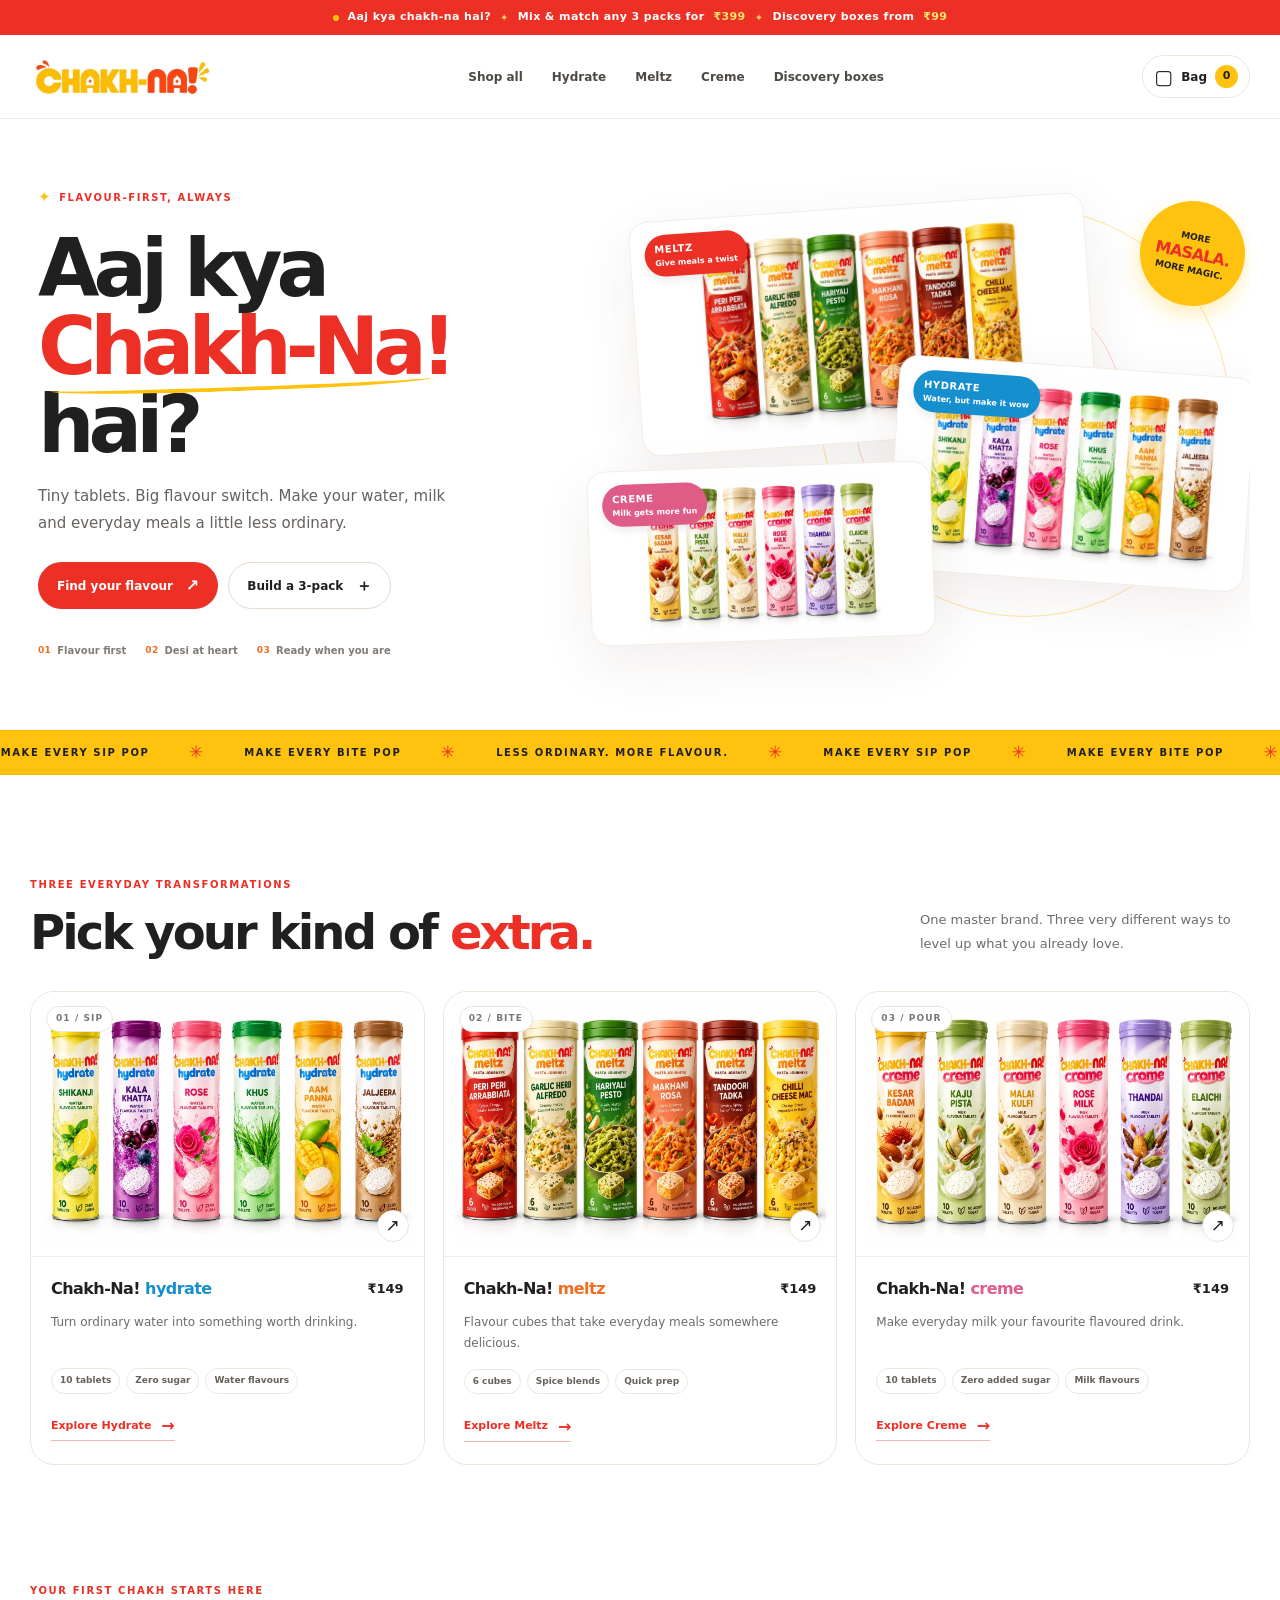
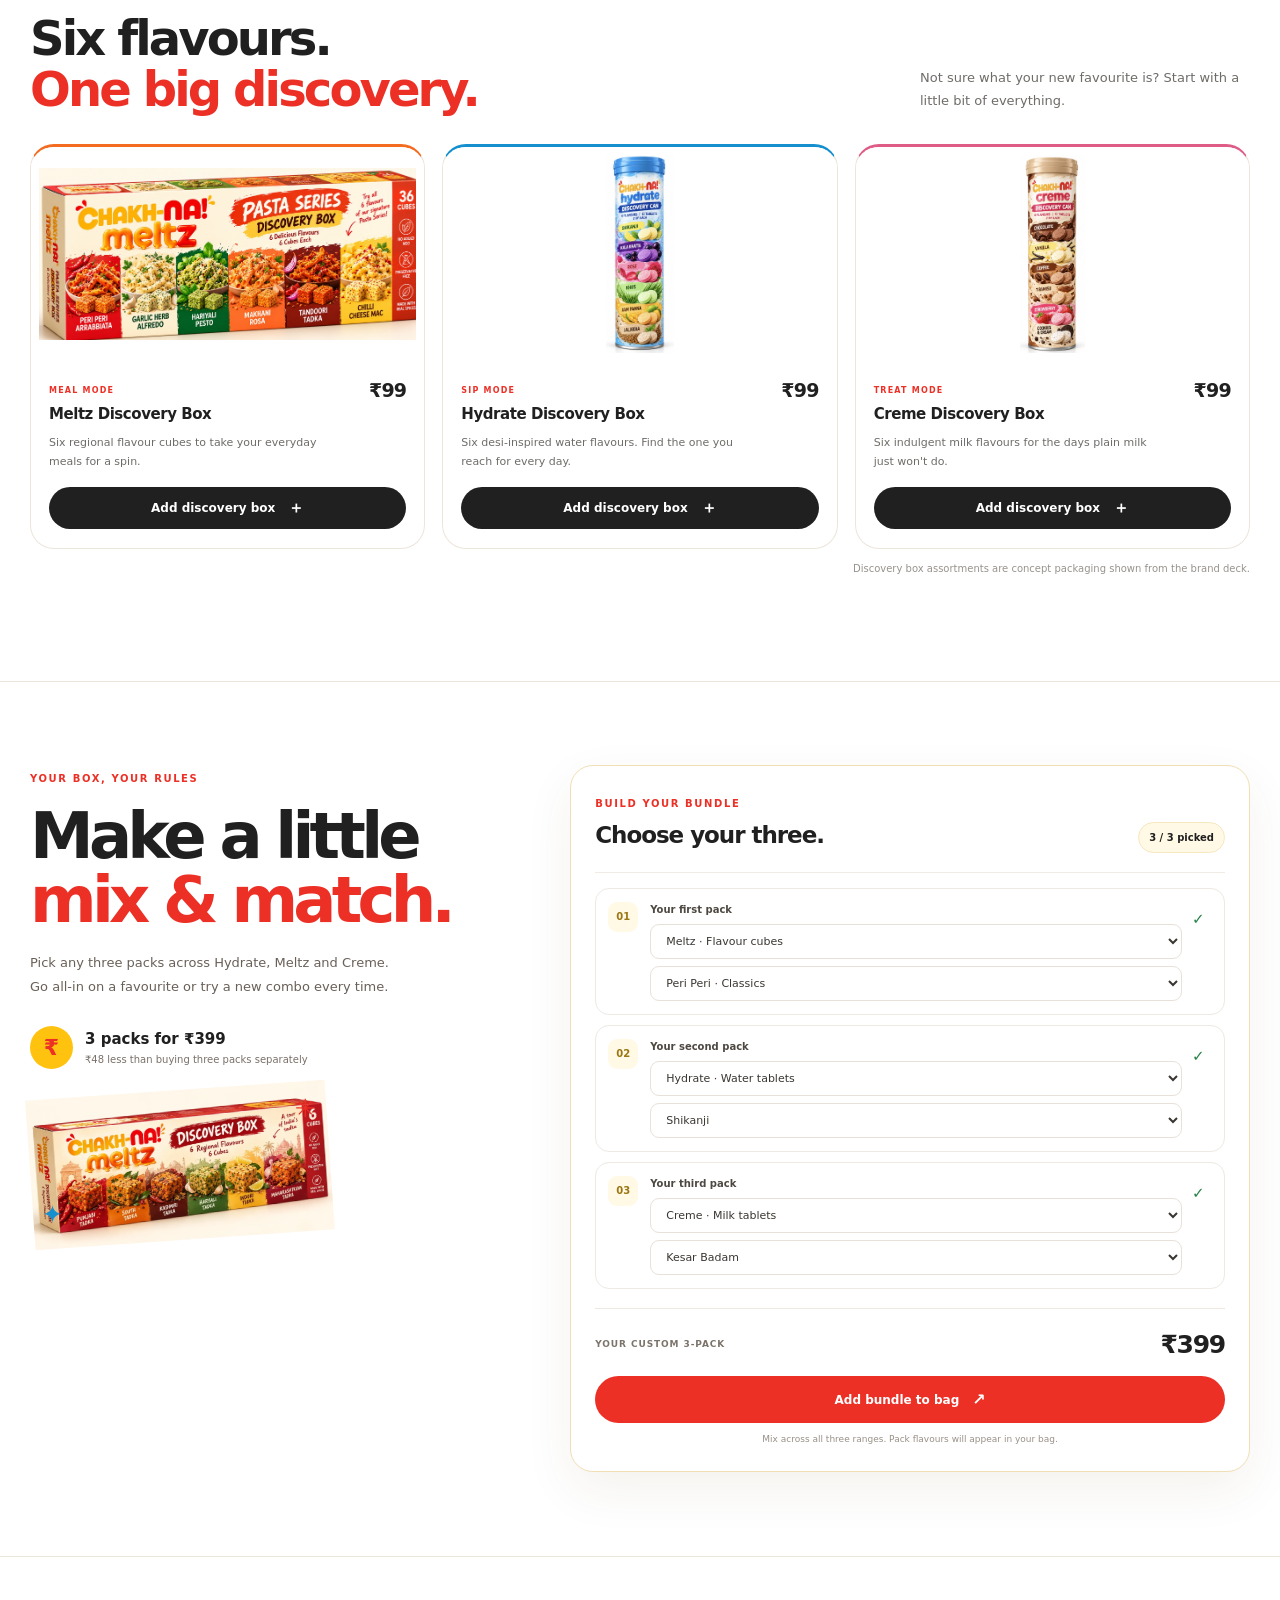
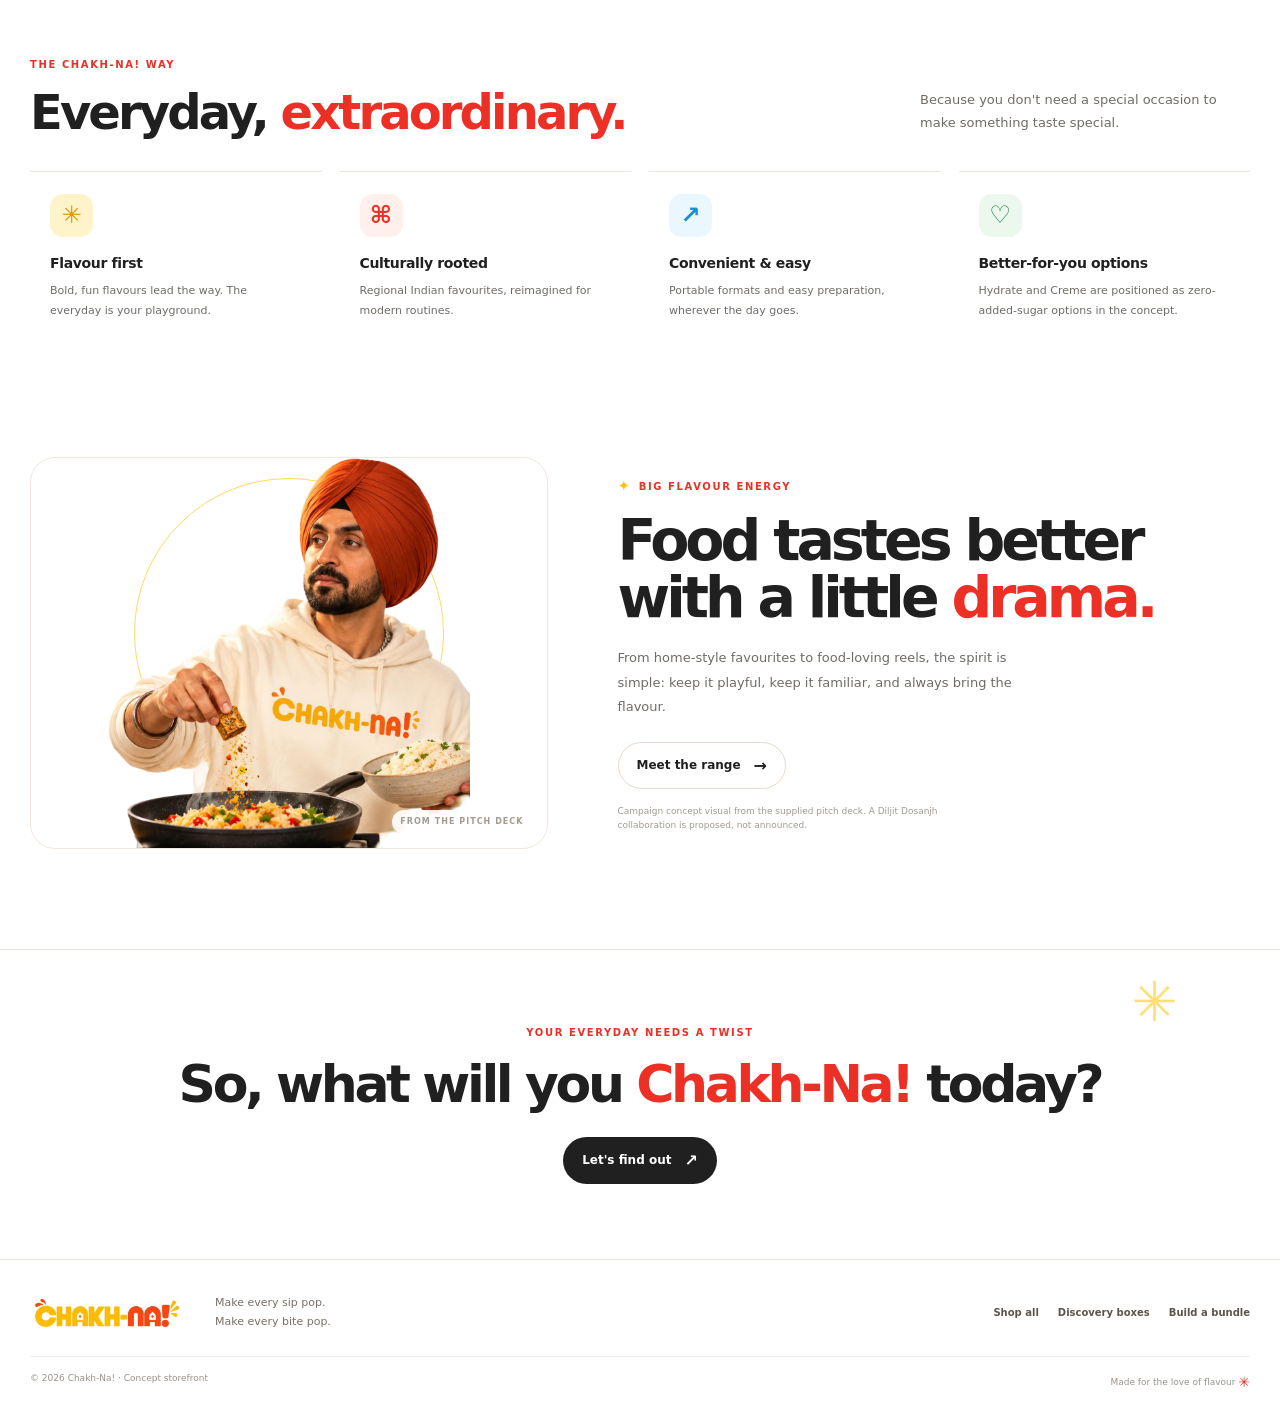
==== commit df70ff89: "Update website" ====
--- a/index.html
+++ b/index.html
@@ -60,9 +60,9 @@
     <section id="discovery" class="section-wrap discovery-section">
       <div class="discovery-head"><div><span class="eyebrow">YOUR FIRST CHAKH STARTS HERE</span><h2>Six flavours.<br><span>One big discovery.</span></h2></div><p>Not sure what your new favourite is? Start with a little bit of everything.</p></div>
       <div class="discovery-grid">
-        <article class="discovery-card discovery-meltz"><a href="product.html?line=meltz&mode=discovery" class="discovery-image"><img src="assets/meltz-discovery.webp" alt="Chakh-Na Meltz regional flavour discovery box" loading="lazy"></a><div class="discovery-copy"><div><span class="mini-tag">MEAL MODE</span><h3>Meltz Discovery Box</h3></div><strong>₹99</strong><p>Six regional flavour cubes to take your everyday meals for a spin.</p><button class="btn btn-dark add-product" type="button" data-add-product="discovery-meltz">Add discovery box <span>＋</span></button></div></article>
-        <article class="discovery-card discovery-hydrate"><a href="product.html?line=hydrate&mode=discovery" class="discovery-image"><img src="assets/hydrate-discovery.webp" alt="Chakh-Na Hydrate Desi Originals discovery box" loading="lazy"></a><div class="discovery-copy"><div><span class="mini-tag">SIP MODE</span><h3>Hydrate Discovery Box</h3></div><strong>₹99</strong><p>Six desi-inspired water flavours. Find the one you reach for every day.</p><button class="btn btn-dark add-product" type="button" data-add-product="discovery-hydrate">Add discovery box <span>＋</span></button></div></article>
-        <article class="discovery-card discovery-creme"><a href="product.html?line=creme&mode=discovery" class="discovery-image"><img src="assets/creme-discovery.webp" alt="Chakh-Na Creme milk flavour discovery box" loading="lazy"></a><div class="discovery-copy"><div><span class="mini-tag">TREAT MODE</span><h3>Creme Discovery Box</h3></div><strong>₹99</strong><p>Six indulgent milk flavours for the days plain milk just won't do.</p><button class="btn btn-dark add-product" type="button" data-add-product="discovery-creme">Add discovery box <span>＋</span></button></div></article>
+        <article class="discovery-card discovery-meltz"><a href="product.html?line=meltz&mode=discovery" class="discovery-image"><img src="assets/meltz-pasta-discovery.webp" alt="Chakh-Na Meltz Pasta Series discovery box with six flavours" loading="lazy"></a><div class="discovery-copy"><div><span class="mini-tag">MEAL MODE</span><h3>Meltz Discovery Box</h3></div><strong>₹99</strong><p>Six regional flavour cubes to take your everyday meals for a spin.</p><button class="btn btn-dark add-product" type="button" data-add-product="discovery-meltz">Add discovery box <span>＋</span></button></div></article>
+        <article class="discovery-card discovery-hydrate"><a href="product.html?line=hydrate&mode=discovery" class="discovery-image"><img src="assets/hydrate-discovery.webp" alt="Chakh-Na Hydrate discovery can with six flavours and 12 tablets" loading="lazy"></a><div class="discovery-copy"><div><span class="mini-tag">SIP MODE</span><h3>Hydrate Discovery Box</h3></div><strong>₹99</strong><p>Six desi-inspired water flavours. Find the one you reach for every day.</p><button class="btn btn-dark add-product" type="button" data-add-product="discovery-hydrate">Add discovery box <span>＋</span></button></div></article>
+        <article class="discovery-card discovery-creme"><a href="product.html?line=creme&mode=discovery" class="discovery-image"><img src="assets/creme-discovery.webp" alt="Chakh-Na Creme discovery can with six flavours and 12 tablets" loading="lazy"></a><div class="discovery-copy"><div><span class="mini-tag">TREAT MODE</span><h3>Creme Discovery Box</h3></div><strong>₹99</strong><p>Six indulgent milk flavours for the days plain milk just won't do.</p><button class="btn btn-dark add-product" type="button" data-add-product="discovery-creme">Add discovery box <span>＋</span></button></div></article>
       </div>
       <p class="section-footnote">Discovery box assortments are concept packaging shown from the brand deck.</p>
     </section>
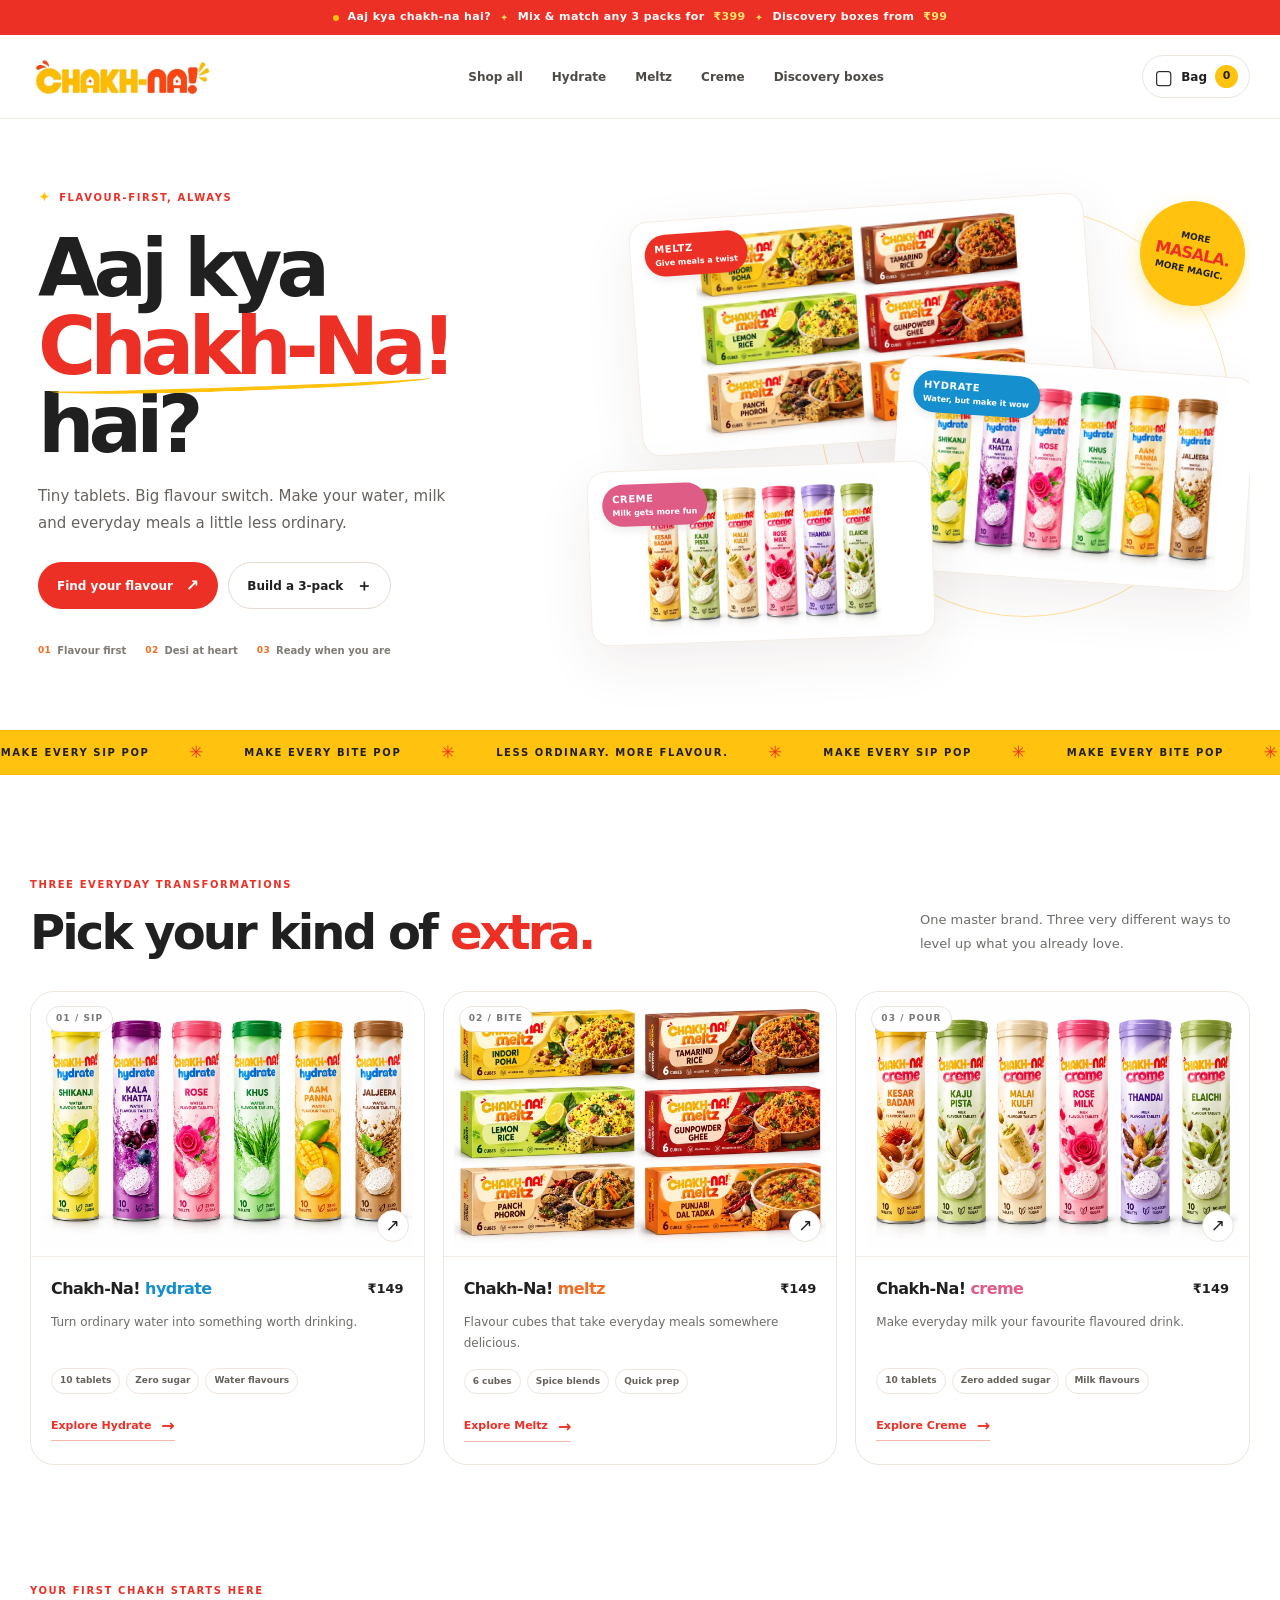
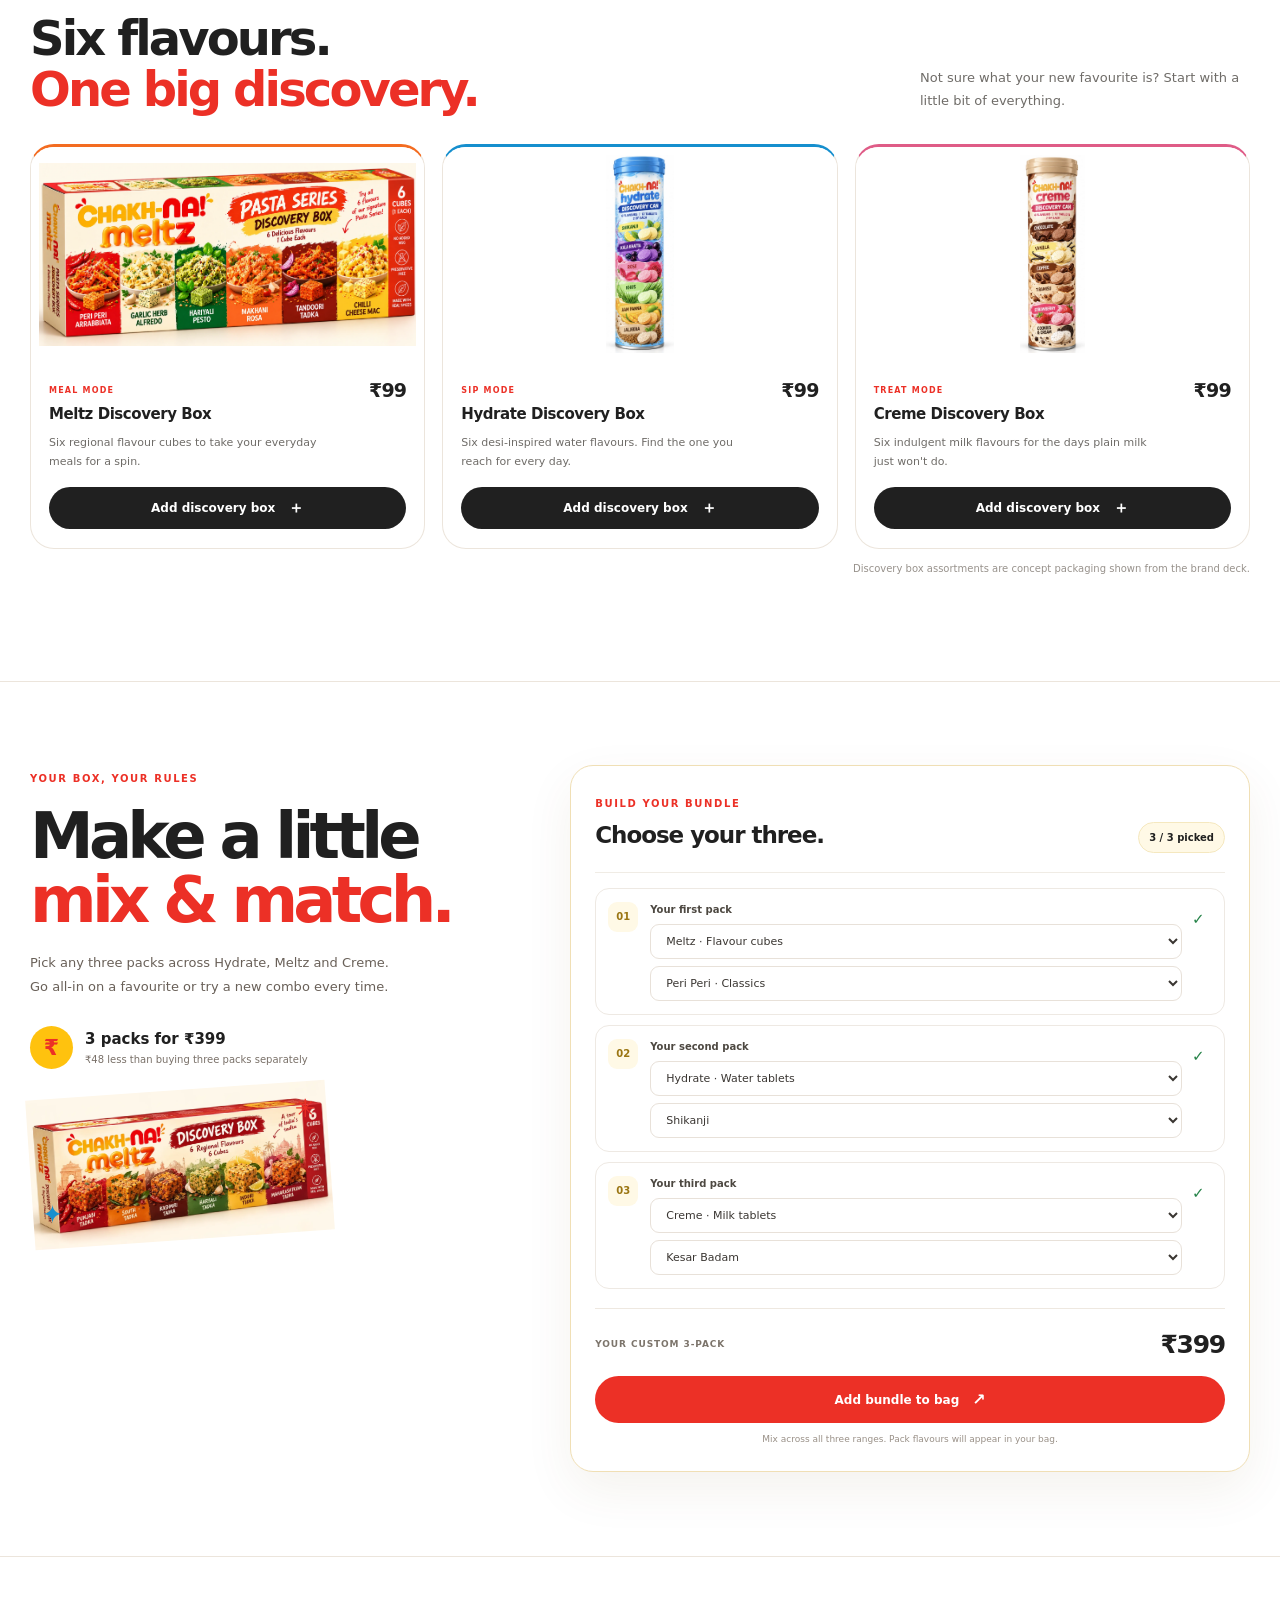
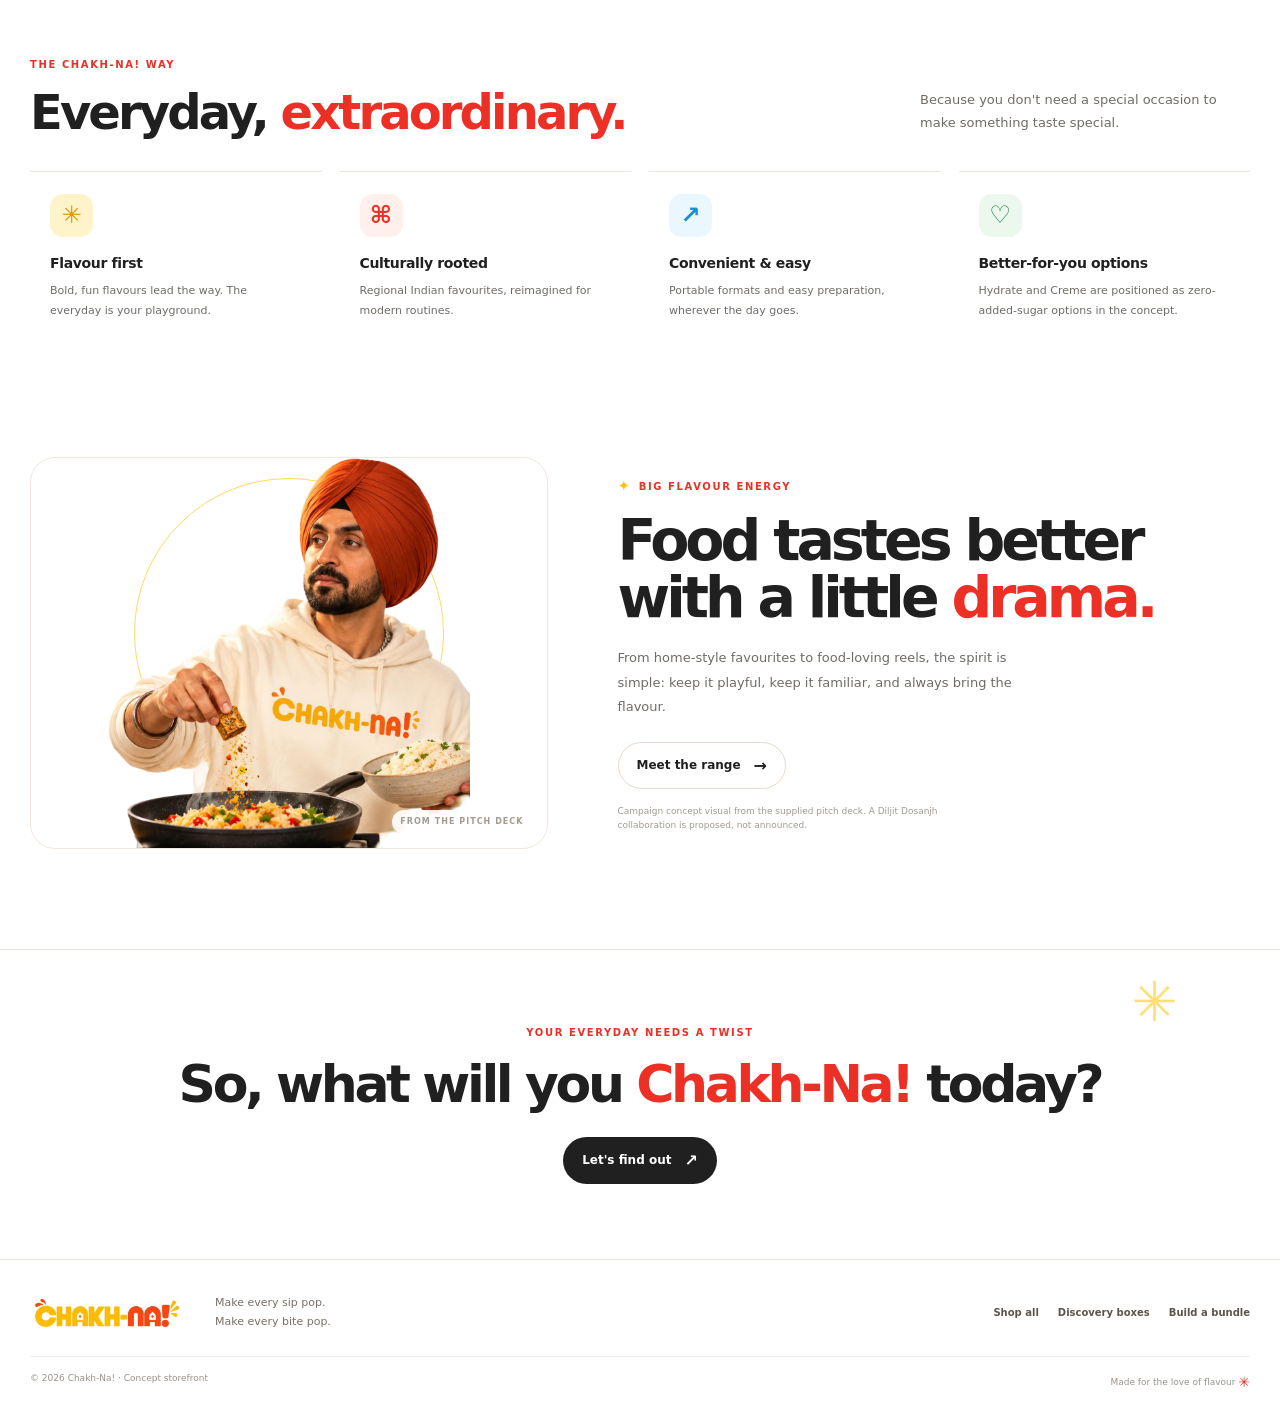
==== commit e9e6b178: "Update website" ====
--- a/index.html
+++ b/index.html
@@ -30,7 +30,7 @@
       </div>
       <div class="hero-visual" aria-label="Chakh-Na product range">
         <div class="hero-orbit orbit-one"></div><div class="hero-orbit orbit-two"></div>
-        <div class="hero-pack pack-meltz"><img src="assets/meltz-lineup.webp" alt="Chakh-Na Meltz flavour cubes" loading="eager"><span class="pack-label label-meltz">MELTZ <small>Give meals a twist</small></span></div>
+        <div class="hero-pack pack-meltz"><img src="assets/meltz-lineup.webp" alt="Chakh-Na Meltz rectangular flavour cube boxes" loading="eager"><span class="pack-label label-meltz">MELTZ <small>Give meals a twist</small></span></div>
         <div class="hero-pack pack-hydrate"><img src="assets/hydrate-lineup.webp" alt="Chakh-Na Hydrate water flavour tablets" loading="eager"><span class="pack-label label-hydrate">HYDRATE <small>Water, but make it wow</small></span></div>
         <div class="hero-pack pack-creme"><img src="assets/creme-lineup.webp" alt="Chakh-Na Creme milk flavour tablets" loading="eager"><span class="pack-label label-creme">CREME <small>Milk gets more fun</small></span></div>
         <div class="hero-sticker"><span>MORE</span><strong>MASALA.</strong><span>MORE MAGIC.</span></div>
@@ -47,7 +47,7 @@
           <div class="product-card-copy"><div class="product-card-title"><h3>Chakh-Na! <em>hydrate</em></h3><span class="product-price">₹149</span></div><p>Turn ordinary water into something worth drinking.</p><div class="card-meta"><span>10 tablets</span><span>Zero sugar</span><span>Water flavours</span></div><a class="text-link" href="product.html?line=hydrate">Explore Hydrate <span>→</span></a></div>
         </article>
         <article class="product-card card-meltz">
-          <a class="product-art" href="product.html?line=meltz" aria-label="Explore Chakh-Na Meltz"><span class="art-index">02 / BITE</span><img src="assets/meltz-lineup.webp" alt="Chakh-Na Meltz range" loading="lazy"><span class="product-art-arrow">↗</span></a>
+          <a class="product-art" href="product.html?line=meltz" aria-label="Explore Chakh-Na Meltz"><span class="art-index">02 / BITE</span><img src="assets/meltz-lineup.webp" alt="Chakh-Na Meltz rectangular flavour cube boxes in six flavours" loading="lazy"><span class="product-art-arrow">↗</span></a>
           <div class="product-card-copy"><div class="product-card-title"><h3>Chakh-Na! <em>meltz</em></h3><span class="product-price">₹149</span></div><p>Flavour cubes that take everyday meals somewhere delicious.</p><div class="card-meta"><span>6 cubes</span><span>Spice blends</span><span>Quick prep</span></div><a class="text-link" href="product.html?line=meltz">Explore Meltz <span>→</span></a></div>
         </article>
         <article class="product-card card-creme">
